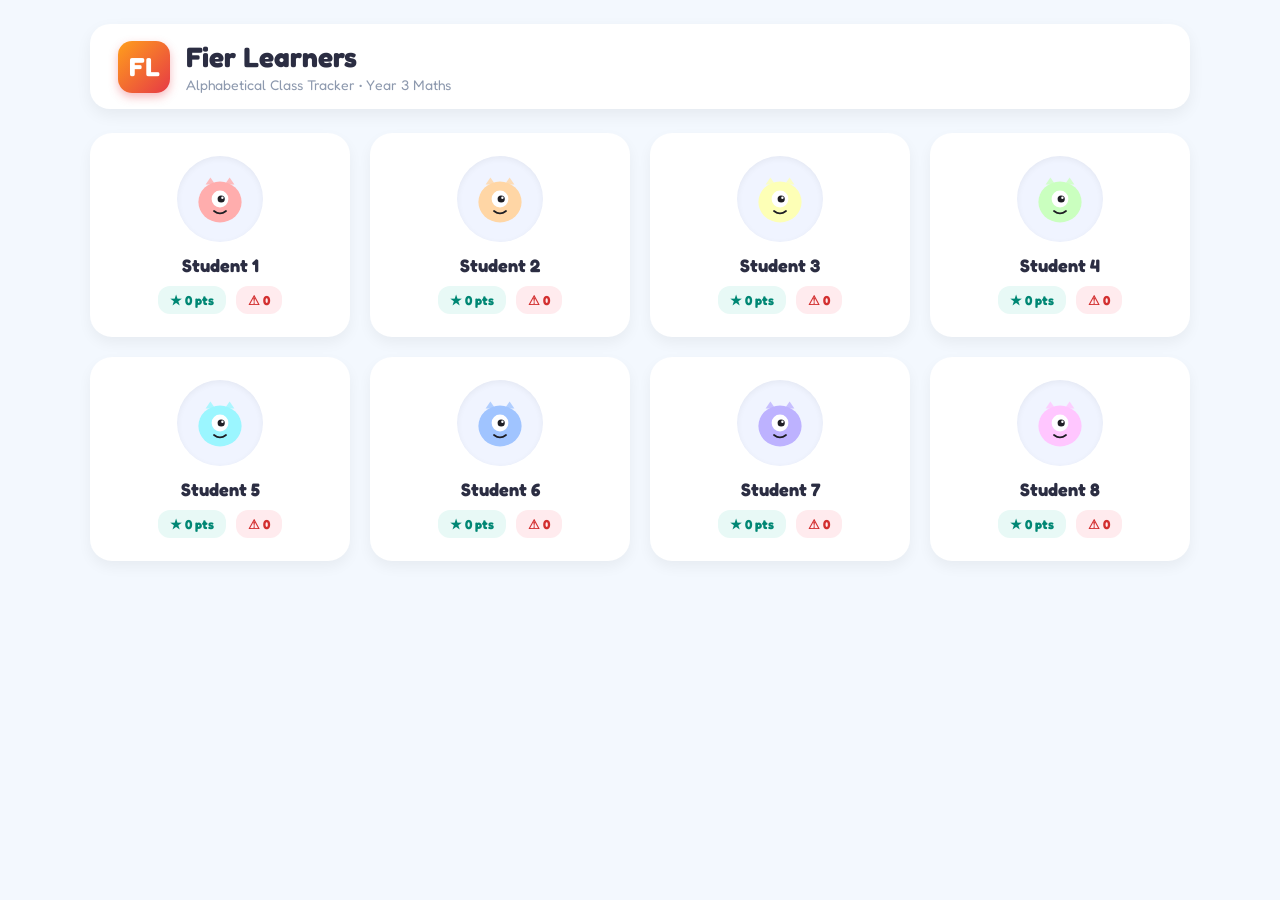
==== index.html @ 1cc391bb "Rename kailani-savannah.html to index.html" ====
<!DOCTYPE html>
<html lang="en">
<head>
  <meta charset="UTF-8">
  <title>Fier Learners</title>
  <meta name="viewport" content="width=device-width, initial-scale=1.0">
  <link rel="preconnect" href="https://fonts.googleapis.com">
  <link rel="preconnect" href="https://fonts.gstatic.com" crossorigin>
  <link href="https://fonts.googleapis.com/css2?family=Fredoka:wght@400;600;700&display=swap" rel="stylesheet">
  <style>
    :root {
      --bg: #f3f8fe;
      --card-bg: #ffffff;
      --primary: #4361ee;
      --accent-green: #2ec4b6;
      --accent-red: #e63946;
      --text: #2b2d42;
      --muted: #8d99ae;
    }

    * {
      box-sizing: border-box;
      font-family: 'Fredoka', cursive, sans-serif;
    }

    body {
      margin: 0;
      padding: 24px;
      background-color: var(--bg);
      color: var(--text);
    }

    header {
      display: flex;
      align-items: center;
      justify-content: space-between;
      max-width: 1100px;
      margin: 0 auto 24px auto;
      background: #ffffff;
      padding: 16px 28px;
      border-radius: 20px;
      box-shadow: 0 6px 16px rgba(0, 0, 0, 0.06);
    }

    .logo-area {
      display: flex;
      align-items: center;
      gap: 16px;
    }

    .badge-icon {
      width: 52px;
      height: 52px;
      background: linear-gradient(135deg, #ff9f1c, #e63946);
      border-radius: 14px;
      display: flex;
      align-items: center;
      justify-content: center;
      font-size: 26px;
      font-weight: 700;
      color: #fff;
      box-shadow: 0 4px 10px rgba(230, 57, 70, 0.35);
    }

    h1 {
      margin: 0;
      font-size: 28px;
      color: var(--text);
    }

    .subtitle {
      font-size: 14px;
      color: var(--muted);
      margin-top: 2px;
    }

    .grid {
      display: grid;
      grid-template-columns: repeat(auto-fill, minmax(210px, 1fr));
      gap: 20px;
      max-width: 1100px;
      margin: 0 auto;
    }

    .card {
      background: var(--card-bg);
      border-radius: 22px;
      padding: 20px 16px;
      text-align: center;
      box-shadow: 0 6px 14px rgba(0, 0, 0, 0.05);
      transition: transform 0.15s ease, box-shadow 0.15s ease;
      cursor: pointer;
      display: flex;
      flex-direction: column;
      align-items: center;
      border: 3px solid transparent;
    }

    .card:hover {
      transform: translateY(-4px);
      box-shadow: 0 10px 20px rgba(67, 97, 238, 0.12);
      border-color: #dbe4ff;
    }

    .avatar-wrap {
      width: 86px;
      height: 86px;
      border-radius: 50%;
      background: #f0f4ff;
      display: flex;
      align-items: center;
      justify-content: center;
      margin-bottom: 12px;
      box-shadow: inset 0 2px 6px rgba(0, 0, 0, 0.05);
    }

    .name {
      font-size: 18px;
      font-weight: 700;
      margin-bottom: 10px;
    }

    .stats {
      display: flex;
      gap: 10px;
      width: 100%;
      justify-content: center;
    }

    .pill {
      padding: 6px 12px;
      border-radius: 12px;
      font-size: 13px;
      font-weight: 700;
      display: flex;
      align-items: center;
      gap: 4px;
    }

    .pill-points {
      background: #e8f9f6;
      color: #008774;
    }

    .pill-warnings {
      background: #ffebee;
      color: #d32f2f;
    }

    /* Quiz Modal */
    .modal-overlay {
      position: fixed;
      inset: 0;
      background: rgba(43, 45, 66, 0.55);
      backdrop-filter: blur(4px);
      display: none;
      align-items: center;
      justify-content: center;
      z-index: 1000;
      padding: 16px;
    }

    .modal-overlay.active {
      display: flex;
    }

    .modal-box {
      background: #ffffff;
      border-radius: 28px;
      width: 100%;
      max-width: 440px;
      padding: 28px;
      text-align: center;
      box-shadow: 0 18px 36px rgba(0, 0, 0, 0.2);
      animation: pop 0.2s cubic-bezier(0.175, 0.885, 0.32, 1.275);
    }

    @keyframes pop {
      from { transform: scale(0.9); opacity: 0; }
      to { transform: scale(1); opacity: 1; }
    }

    .equation {
      font-size: 40px;
      font-weight: 700;
      color: var(--primary);
      margin: 18px 0;
      letter-spacing: 1px;
    }

    .input-field {
      width: 140px;
      font-size: 32px;
      text-align: center;
      padding: 8px 12px;
      border: 3px solid #dcdff2;
      border-radius: 14px;
      font-weight: 700;
      outline: none;
      transition: border-color 0.15s;
    }

    .input-field:focus {
      border-color: var(--primary);
    }

    .actions {
      display: flex;
      gap: 12px;
      margin-top: 24px;
    }

    button {
      flex: 1;
      padding: 14px;
      font-size: 16px;
      font-weight: 700;
      border: none;
      border-radius: 14px;
      cursor: pointer;
      transition: opacity 0.15s ease, transform 0.1s ease;
    }

    button:active {
      transform: scale(0.97);
    }

    .btn-submit {
      background: var(--primary);
      color: #fff;
      box-shadow: 0 4px 10px rgba(67, 97, 238, 0.3);
    }

    .btn-cancel {
      background: #edeff5;
      color: #6c757d;
    }

    .feedback {
      min-height: 24px;
      font-size: 15px;
      font-weight: 700;
      margin-top: 14px;
    }

    .feedback.good { color: var(--accent-green); }
    .feedback.bad { color: var(--accent-red); }
  </style>
</head>
<body>

  <header>
    <div class="logo-area">
      <div class="badge-icon">FL</div>
      <div>
        <h1>Fier Learners</h1>
        <div class="subtitle">Alphabetical Class Tracker &bull; Year 3 Maths</div>
      </div>
    </div>
  </header>

  <main class="grid" id="studentGrid"></main>

  <div class="modal-overlay" id="quizModal">
    <div class="modal-box">
      <h2 id="modalStudentName" style="margin: 0; font-size: 24px;"></h2>
      <p style="color: var(--muted); margin: 6px 0 0 0;">Solve the equation for +2 points!</p>
      
      <div class="equation" id="mathProblem">10 + 10 = ?</div>

      <input type="number" id="answerInput" class="input-field" placeholder="?" autocomplete="off">

      <div class="actions">
        <button class="btn-cancel" onclick="closeModal()">Back</button>
        <button class="btn-submit" onclick="checkAnswer()">Submit</button>
      </div>

      <div class="feedback" id="feedbackText"></div>
    </div>
  </div>

  <script>
    // Alphabetical student list
    const students = [
      { id: 1, name: "Student 1", points: 0, warnings: 0, color: "#ffadad" },
      { id: 2, name: "Student 2", points: 0, warnings: 0, color: "#ffd6a5" },
      { id: 3, name: "Student 3", points: 0, warnings: 0, color: "#fdffb6" },
      { id: 4, name: "Student 4", points: 0, warnings: 0, color: "#caffbf" },
      { id: 5, name: "Student 5", points: 0, warnings: 0, color: "#9bf6ff" },
      { id: 6, name: "Student 6", points: 0, warnings: 0, color: "#a0c4ff" },
      { id: 7, name: "Student 7", points: 0, warnings: 0, color: "#bdb2ff" },
      { id: 8, name: "Student 8", points: 0, warnings: 0, color: "#ffc6ff" }
    ];

    let activeStudent = null;
    let currentA = 0;
    let currentB = 0;

    // Generates a simple SVG Dojo-like monster
    function renderMonster(color) {
      return `
        <svg width="60" height="60" viewBox="0 0 100 100">
          <ellipse cx="50" cy="55" rx="36" ry="34" fill="${color}" />
          <!-- Horns/Ears -->
          <polygon points="26,26 34,14 42,26" fill="${color}" opacity="0.8" />
          <polygon points="58,26 66,14 74,26" fill="${color}" opacity="0.8" />
          <!-- Big Eye -->
          <circle cx="50" cy="50" r="14" fill="#ffffff" />
          <circle cx="52" cy="50" r="6" fill="#1e1e24" />
          <circle cx="54" cy="48" r="2" fill="#ffffff" />
          <!-- Smile -->
          <path d="M 40 70 Q 50 78 60 70" stroke="#1e1e24" stroke-width="3" fill="none" stroke-linecap="round" />
        </svg>
      `;
    }

    function renderGrid() {
      const grid = document.getElementById('studentGrid');
      grid.innerHTML = '';

      students.forEach(student => {
        const card = document.createElement('div');
        card.className = 'card';
        card.onclick = () => openQuiz(student);

        card.innerHTML = `
          <div class="avatar-wrap">${renderMonster(student.color)}</div>
          <div class="name">${student.name}</div>
          <div class="stats">
            <span class="pill pill-points">&#9733; ${student.points} pts</span>
            <span class="pill pill-warnings">&#9888; ${student.warnings}</span>
          </div>
        `;
        grid.appendChild(card);
      });
    }

    function openQuiz(student) {
      activeStudent = student;
      document.getElementById('modalStudentName').textContent = student.name;
      document.getElementById('feedbackText').textContent = '';
      document.getElementById('answerInput').value = '';

      // Random Year 3 friendly addition (multiples of 10 or 2-digit sums)
      currentA = (Math.floor(Math.random() * 4) + 1) * 10; // 10, 20, 30, 40
      currentB = Math.floor(Math.random() * 30) + 10;      // 10 to 39

      document.getElementById('mathProblem').textContent = `${currentA} + ${currentB} = ?`;
      document.getElementById('quizModal').classList.add('active');

      setTimeout(() => {
        document.getElementById('answerInput').focus();
      }, 100);
    }

    function closeModal() {
      document.getElementById('quizModal').classList.remove('active');
    }

    function checkAnswer() {
      const val = parseInt(document.getElementById('answerInput').value, 10);
      const fb = document.getElementById('feedbackText');
      const correct = currentA + currentB;

      if (isNaN(val)) return;

      if (val === correct) {
        activeStudent.points += 2;
        fb.className = 'feedback good';
        fb.textContent = 'Correct! +2 points earned!';
        renderGrid();
        setTimeout(closeModal, 900);
      } else {
        activeStudent.warnings += 1;
        fb.className = 'feedback bad';
        fb.textContent = `Incorrect (Answer was ${correct}). Warning added!`;
        renderGrid();
        setTimeout(closeModal, 1400);
      }
    }

    // Enter key submits answer
    document.getElementById('answerInput').addEventListener('keyup', (e) => {
      if (e.key === 'Enter') checkAnswer();
    });

    renderGrid();
  </script>
</body>
</html>
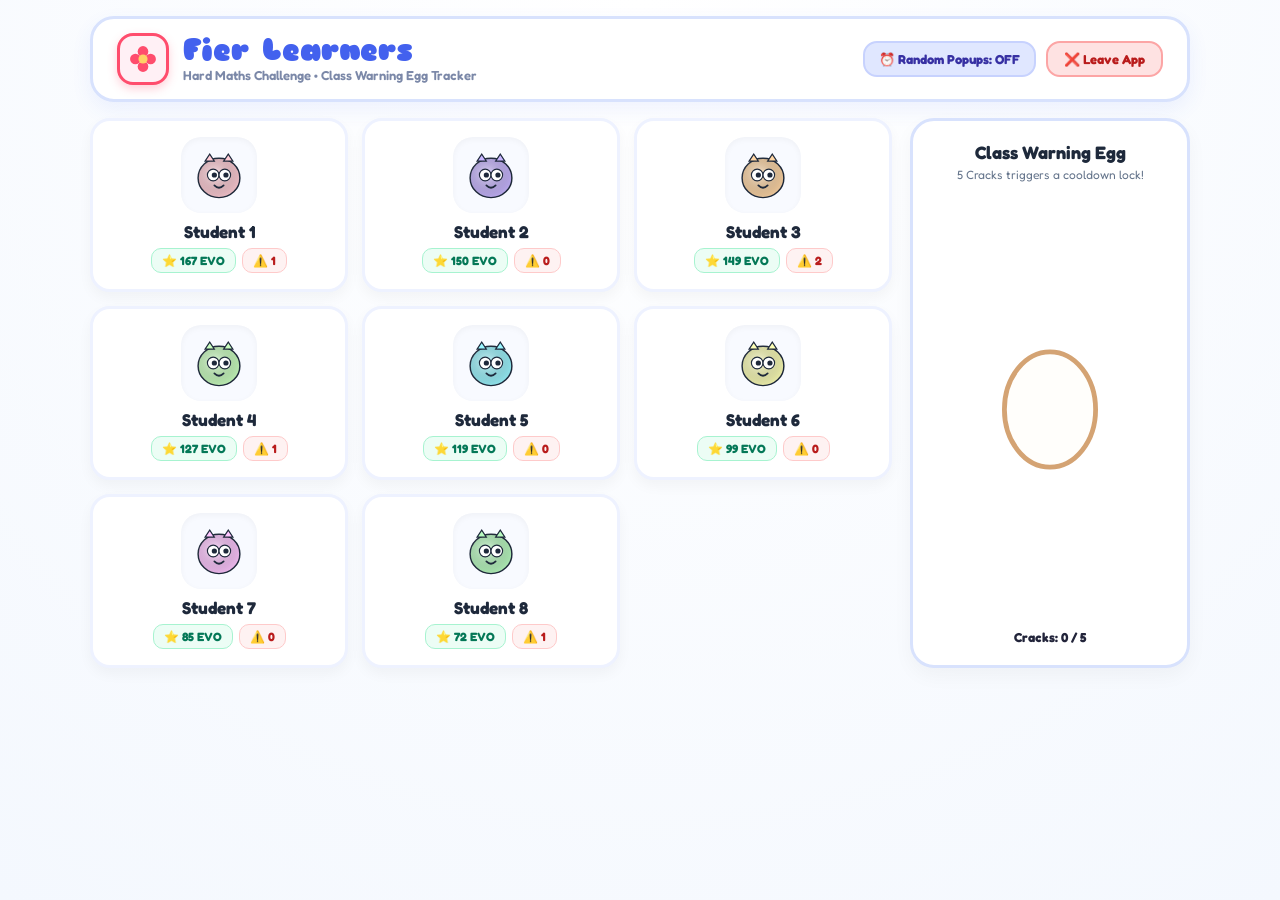
==== commit cd81312d: "Add files via upload" ====
--- a/index.html
+++ b/index.html
@@ -1,390 +1,653 @@
-<!DOCTYPE html>
-<html lang="en">
-<head>
-  <meta charset="UTF-8">
-  <title>Fier Learners</title>
-  <meta name="viewport" content="width=device-width, initial-scale=1.0">
-  <link rel="preconnect" href="https://fonts.googleapis.com">
-  <link rel="preconnect" href="https://fonts.gstatic.com" crossorigin>
-  <link href="https://fonts.googleapis.com/css2?family=Fredoka:wght@400;600;700&display=swap" rel="stylesheet">
-  <style>
-    :root {
-      --bg: #f3f8fe;
-      --card-bg: #ffffff;
-      --primary: #4361ee;
-      --accent-green: #2ec4b6;
-      --accent-red: #e63946;
-      --text: #2b2d42;
-      --muted: #8d99ae;
-    }
-
-    * {
-      box-sizing: border-box;
-      font-family: 'Fredoka', cursive, sans-serif;
-    }
-
-    body {
-      margin: 0;
-      padding: 24px;
-      background-color: var(--bg);
-      color: var(--text);
-    }
-
-    header {
-      display: flex;
-      align-items: center;
-      justify-content: space-between;
-      max-width: 1100px;
-      margin: 0 auto 24px auto;
-      background: #ffffff;
-      padding: 16px 28px;
-      border-radius: 20px;
-      box-shadow: 0 6px 16px rgba(0, 0, 0, 0.06);
-    }
-
-    .logo-area {
-      display: flex;
-      align-items: center;
-      gap: 16px;
-    }
-
-    .badge-icon {
-      width: 52px;
-      height: 52px;
-      background: linear-gradient(135deg, #ff9f1c, #e63946);
-      border-radius: 14px;
-      display: flex;
-      align-items: center;
-      justify-content: center;
-      font-size: 26px;
-      font-weight: 700;
-      color: #fff;
-      box-shadow: 0 4px 10px rgba(230, 57, 70, 0.35);
-    }
-
-    h1 {
-      margin: 0;
-      font-size: 28px;
-      color: var(--text);
-    }
-
-    .subtitle {
-      font-size: 14px;
-      color: var(--muted);
-      margin-top: 2px;
-    }
-
-    .grid {
-      display: grid;
-      grid-template-columns: repeat(auto-fill, minmax(210px, 1fr));
-      gap: 20px;
-      max-width: 1100px;
-      margin: 0 auto;
-    }
-
-    .card {
-      background: var(--card-bg);
-      border-radius: 22px;
-      padding: 20px 16px;
-      text-align: center;
-      box-shadow: 0 6px 14px rgba(0, 0, 0, 0.05);
-      transition: transform 0.15s ease, box-shadow 0.15s ease;
-      cursor: pointer;
-      display: flex;
-      flex-direction: column;
-      align-items: center;
-      border: 3px solid transparent;
-    }
-
-    .card:hover {
-      transform: translateY(-4px);
-      box-shadow: 0 10px 20px rgba(67, 97, 238, 0.12);
-      border-color: #dbe4ff;
-    }
-
-    .avatar-wrap {
-      width: 86px;
-      height: 86px;
-      border-radius: 50%;
-      background: #f0f4ff;
-      display: flex;
-      align-items: center;
-      justify-content: center;
-      margin-bottom: 12px;
-      box-shadow: inset 0 2px 6px rgba(0, 0, 0, 0.05);
-    }
-
-    .name {
-      font-size: 18px;
-      font-weight: 700;
-      margin-bottom: 10px;
-    }
-
-    .stats {
-      display: flex;
-      gap: 10px;
-      width: 100%;
-      justify-content: center;
-    }
-
-    .pill {
-      padding: 6px 12px;
-      border-radius: 12px;
-      font-size: 13px;
-      font-weight: 700;
-      display: flex;
-      align-items: center;
-      gap: 4px;
-    }
-
-    .pill-points {
-      background: #e8f9f6;
-      color: #008774;
-    }
-
-    .pill-warnings {
-      background: #ffebee;
-      color: #d32f2f;
-    }
-
-    /* Quiz Modal */
-    .modal-overlay {
-      position: fixed;
-      inset: 0;
-      background: rgba(43, 45, 66, 0.55);
-      backdrop-filter: blur(4px);
-      display: none;
-      align-items: center;
-      justify-content: center;
-      z-index: 1000;
-      padding: 16px;
-    }
-
-    .modal-overlay.active {
-      display: flex;
-    }
-
-    .modal-box {
-      background: #ffffff;
-      border-radius: 28px;
-      width: 100%;
-      max-width: 440px;
-      padding: 28px;
-      text-align: center;
-      box-shadow: 0 18px 36px rgba(0, 0, 0, 0.2);
-      animation: pop 0.2s cubic-bezier(0.175, 0.885, 0.32, 1.275);
-    }
-
-    @keyframes pop {
-      from { transform: scale(0.9); opacity: 0; }
-      to { transform: scale(1); opacity: 1; }
-    }
-
-    .equation {
-      font-size: 40px;
-      font-weight: 700;
-      color: var(--primary);
-      margin: 18px 0;
-      letter-spacing: 1px;
-    }
-
-    .input-field {
-      width: 140px;
-      font-size: 32px;
-      text-align: center;
-      padding: 8px 12px;
-      border: 3px solid #dcdff2;
-      border-radius: 14px;
-      font-weight: 700;
-      outline: none;
-      transition: border-color 0.15s;
-    }
-
-    .input-field:focus {
-      border-color: var(--primary);
-    }
-
-    .actions {
-      display: flex;
-      gap: 12px;
-      margin-top: 24px;
-    }
-
-    button {
-      flex: 1;
-      padding: 14px;
-      font-size: 16px;
-      font-weight: 700;
-      border: none;
-      border-radius: 14px;
-      cursor: pointer;
-      transition: opacity 0.15s ease, transform 0.1s ease;
-    }
-
-    button:active {
-      transform: scale(0.97);
-    }
-
-    .btn-submit {
-      background: var(--primary);
-      color: #fff;
-      box-shadow: 0 4px 10px rgba(67, 97, 238, 0.3);
-    }
-
-    .btn-cancel {
-      background: #edeff5;
-      color: #6c757d;
-    }
-
-    .feedback {
-      min-height: 24px;
-      font-size: 15px;
-      font-weight: 700;
-      margin-top: 14px;
-    }
-
-    .feedback.good { color: var(--accent-green); }
-    .feedback.bad { color: var(--accent-red); }
-  </style>
-</head>
-<body>
-
-  <header>
-    <div class="logo-area">
-      <div class="badge-icon">FL</div>
-      <div>
-        <h1>Fier Learners</h1>
-        <div class="subtitle">Alphabetical Class Tracker &bull; Year 3 Maths</div>
-      </div>
-    </div>
-  </header>
-
-  <main class="grid" id="studentGrid"></main>
-
-  <div class="modal-overlay" id="quizModal">
-    <div class="modal-box">
-      <h2 id="modalStudentName" style="margin: 0; font-size: 24px;"></h2>
-      <p style="color: var(--muted); margin: 6px 0 0 0;">Solve the equation for +2 points!</p>
-      
-      <div class="equation" id="mathProblem">10 + 10 = ?</div>
-
-      <input type="number" id="answerInput" class="input-field" placeholder="?" autocomplete="off">
-
-      <div class="actions">
-        <button class="btn-cancel" onclick="closeModal()">Back</button>
-        <button class="btn-submit" onclick="checkAnswer()">Submit</button>
-      </div>
-
-      <div class="feedback" id="feedbackText"></div>
-    </div>
-  </div>
-
-  <script>
-    // Alphabetical student list
-    const students = [
-      { id: 1, name: "Student 1", points: 0, warnings: 0, color: "#ffadad" },
-      { id: 2, name: "Student 2", points: 0, warnings: 0, color: "#ffd6a5" },
-      { id: 3, name: "Student 3", points: 0, warnings: 0, color: "#fdffb6" },
-      { id: 4, name: "Student 4", points: 0, warnings: 0, color: "#caffbf" },
-      { id: 5, name: "Student 5", points: 0, warnings: 0, color: "#9bf6ff" },
-      { id: 6, name: "Student 6", points: 0, warnings: 0, color: "#a0c4ff" },
-      { id: 7, name: "Student 7", points: 0, warnings: 0, color: "#bdb2ff" },
-      { id: 8, name: "Student 8", points: 0, warnings: 0, color: "#ffc6ff" }
-    ];
-
-    let activeStudent = null;
-    let currentA = 0;
-    let currentB = 0;
-
-    // Generates a simple SVG Dojo-like monster
-    function renderMonster(color) {
-      return `
-        <svg width="60" height="60" viewBox="0 0 100 100">
-          <ellipse cx="50" cy="55" rx="36" ry="34" fill="${color}" />
-          <!-- Horns/Ears -->
-          <polygon points="26,26 34,14 42,26" fill="${color}" opacity="0.8" />
-          <polygon points="58,26 66,14 74,26" fill="${color}" opacity="0.8" />
-          <!-- Big Eye -->
-          <circle cx="50" cy="50" r="14" fill="#ffffff" />
-          <circle cx="52" cy="50" r="6" fill="#1e1e24" />
-          <circle cx="54" cy="48" r="2" fill="#ffffff" />
-          <!-- Smile -->
-          <path d="M 40 70 Q 50 78 60 70" stroke="#1e1e24" stroke-width="3" fill="none" stroke-linecap="round" />
-        </svg>
-      `;
-    }
-
-    function renderGrid() {
-      const grid = document.getElementById('studentGrid');
-      grid.innerHTML = '';
-
-      students.forEach(student => {
-        const card = document.createElement('div');
-        card.className = 'card';
-        card.onclick = () => openQuiz(student);
-
-        card.innerHTML = `
-          <div class="avatar-wrap">${renderMonster(student.color)}</div>
-          <div class="name">${student.name}</div>
-          <div class="stats">
-            <span class="pill pill-points">&#9733; ${student.points} pts</span>
-            <span class="pill pill-warnings">&#9888; ${student.warnings}</span>
-          </div>
-        `;
-        grid.appendChild(card);
-      });
-    }
-
-    function openQuiz(student) {
-      activeStudent = student;
-      document.getElementById('modalStudentName').textContent = student.name;
-      document.getElementById('feedbackText').textContent = '';
-      document.getElementById('answerInput').value = '';
-
-      // Random Year 3 friendly addition (multiples of 10 or 2-digit sums)
-      currentA = (Math.floor(Math.random() * 4) + 1) * 10; // 10, 20, 30, 40
-      currentB = Math.floor(Math.random() * 30) + 10;      // 10 to 39
-
-      document.getElementById('mathProblem').textContent = `${currentA} + ${currentB} = ?`;
-      document.getElementById('quizModal').classList.add('active');
-
-      setTimeout(() => {
-        document.getElementById('answerInput').focus();
-      }, 100);
-    }
-
-    function closeModal() {
-      document.getElementById('quizModal').classList.remove('active');
-    }
-
-    function checkAnswer() {
-      const val = parseInt(document.getElementById('answerInput').value, 10);
-      const fb = document.getElementById('feedbackText');
-      const correct = currentA + currentB;
-
-      if (isNaN(val)) return;
-
-      if (val === correct) {
-        activeStudent.points += 2;
-        fb.className = 'feedback good';
-        fb.textContent = 'Correct! +2 points earned!';
-        renderGrid();
-        setTimeout(closeModal, 900);
-      } else {
-        activeStudent.warnings += 1;
-        fb.className = 'feedback bad';
-        fb.textContent = `Incorrect (Answer was ${correct}). Warning added!`;
-        renderGrid();
-        setTimeout(closeModal, 1400);
-      }
-    }
-
-    // Enter key submits answer
-    document.getElementById('answerInput').addEventListener('keyup', (e) => {
-      if (e.key === 'Enter') checkAnswer();
-    });
-
-    renderGrid();
-  </script>
-</body>
-</html>
+<!DOCTYPE html>
+<html lang="en">
+<head>
+  <meta charset="UTF-8">
+  <title>Fier Learners - Upgraded Edition</title>
+  <meta name="viewport" content="width=device-width, initial-scale=1.0">
+  <link rel="preconnect" href="https://fonts.googleapis.com">
+  <link rel="preconnect" href="https://fonts.gstatic.com" crossorigin>
+  <link href="https://fonts.googleapis.com/css2?family=Fredoka:wght@400;600;700&family=Sniglet:wght@800&display=swap" rel="stylesheet">
+  <style>
+    :root {
+      --bg: #f4f8fe;
+      --card-bg: #ffffff;
+      --primary: #4361ee;
+      --accent-green: #2ec4b6;
+      --accent-red: #e63946;
+      --gold: #ffb703;
+      --text: #22243a;
+      --border-soft: #d8e2fd;
+    }
+
+    * {
+      box-sizing: border-box;
+      font-family: 'Fredoka', cursive, sans-serif;
+      user-select: none;
+    }
+
+    body {
+      margin: 0;
+      padding: 16px;
+      background: radial-gradient(circle at top, #ffffff 0%, var(--bg) 100%);
+      color: var(--text);
+      min-height: 100vh;
+    }
+
+    header {
+      max-width: 1100px;
+      margin: 0 auto 16px auto;
+      background: #ffffff;
+      border-radius: 24px;
+      padding: 14px 24px;
+      display: flex;
+      align-items: center;
+      justify-content: space-between;
+      border: 3px solid var(--border-soft);
+      box-shadow: 0 8px 20px rgba(67, 97, 238, 0.08);
+    }
+
+    .brand-side {
+      display: flex;
+      align-items: center;
+      gap: 14px;
+    }
+
+    /* Hand-drawn flower logo added at top of screen from sketch */
+    .flower-logo {
+      width: 52px;
+      height: 52px;
+      background: #fff0f5;
+      border: 3px solid #ff4d6d;
+      border-radius: 16px;
+      display: flex;
+      align-items: center;
+      justify-content: center;
+      box-shadow: 0 4px 10px rgba(255, 77, 109, 0.25);
+    }
+
+    h1 {
+      margin: 0;
+      font-family: 'Sniglet', cursive;
+      font-size: 30px;
+      color: var(--primary);
+      line-height: 1;
+    }
+
+    .subtitle {
+      font-size: 13px;
+      color: #7b88a8;
+      font-weight: 600;
+      margin-top: 2px;
+    }
+
+    .top-actions {
+      display: flex;
+      align-items: center;
+      gap: 10px;
+    }
+
+    .btn-leave {
+      background: #fee2e2;
+      color: #b91c1c;
+      border: 2px solid #fca5a5;
+      border-radius: 14px;
+      padding: 8px 16px;
+      font-weight: 700;
+      font-size: 13px;
+      cursor: pointer;
+      transition: background 0.15s ease;
+    }
+
+    .btn-leave:hover {
+      background: #fca5a5;
+    }
+
+    .btn-pop-toggle {
+      background: #e0e7ff;
+      color: #3730a3;
+      border: 2px solid #c7d2fe;
+      border-radius: 14px;
+      padding: 8px 14px;
+      font-weight: 700;
+      font-size: 13px;
+      cursor: pointer;
+    }
+
+    .btn-pop-toggle.active {
+      background: #4361ee;
+      color: #fff;
+      border-color: #4361ee;
+    }
+
+    /* Main Grid Layout */
+    .layout-grid {
+      max-width: 1100px;
+      margin: 0 auto;
+      display: grid;
+      grid-template-columns: 1fr 280px;
+      gap: 18px;
+    }
+
+    @media (max-width: 860px) {
+      .layout-grid {
+        grid-template-columns: 1fr;
+      }
+    }
+
+    /* Student Cards Grid */
+    .students-board {
+      display: grid;
+      grid-template-columns: repeat(auto-fill, minmax(210px, 1fr));
+      gap: 14px;
+    }
+
+    .student-card {
+      background: var(--card-bg);
+      border-radius: 20px;
+      padding: 16px;
+      text-align: center;
+      border: 3px solid #eef2ff;
+      box-shadow: 0 6px 14px rgba(0, 0, 0, 0.04);
+      cursor: pointer;
+      display: flex;
+      flex-direction: column;
+      align-items: center;
+      transition: transform 0.15s ease, border-color 0.15s ease;
+      position: relative;
+    }
+
+    .student-card:hover {
+      transform: translateY(-4px);
+      border-color: #c7d2fe;
+      box-shadow: 0 10px 20px rgba(67, 97, 238, 0.12);
+    }
+
+    .avatar-wrapper {
+      width: 76px;
+      height: 76px;
+      border-radius: 20px;
+      background: #f8faff;
+      display: flex;
+      align-items: center;
+      justify-content: center;
+      margin-bottom: 8px;
+      box-shadow: inset 0 2px 6px rgba(0, 0, 0, 0.04);
+    }
+
+    .student-title {
+      font-weight: 700;
+      font-size: 17px;
+      color: #1e293b;
+      margin-bottom: 6px;
+    }
+
+    .stats-row {
+      display: flex;
+      gap: 6px;
+      width: 100%;
+      justify-content: center;
+    }
+
+    .stat-pill {
+      padding: 4px 10px;
+      border-radius: 10px;
+      font-size: 12px;
+      font-weight: 700;
+    }
+
+    .pill-evo {
+      background: #ecfdf5;
+      color: #047857;
+      border: 1px solid #a7f3d0;
+    }
+
+    .pill-warn {
+      background: #fef2f2;
+      color: #b91c1c;
+      border: 1px solid #fecaca;
+    }
+
+    /* Warning Egg Sidebar from bottom right sketch */
+    .sidebar-egg-card {
+      background: #ffffff;
+      border-radius: 24px;
+      padding: 20px;
+      text-align: center;
+      border: 3px solid var(--border-soft);
+      box-shadow: 0 8px 20px rgba(0, 0, 0, 0.04);
+      display: flex;
+      flex-direction: column;
+      align-items: center;
+      justify-content: space-between;
+    }
+
+    .egg-svg-box {
+      width: 130px;
+      height: 160px;
+      margin: 10px 0;
+    }
+
+    .lockout-msg {
+      background: #fef2f2;
+      border: 2px dashed #ef4444;
+      border-radius: 14px;
+      padding: 10px;
+      font-size: 12px;
+      font-weight: 700;
+      color: #991b1b;
+      margin-top: 10px;
+      display: none;
+    }
+
+    .lockout-msg.active {
+      display: block;
+    }
+
+    /* Challenge Popup Modal */
+    .modal-overlay {
+      position: fixed;
+      inset: 0;
+      background: rgba(30, 41, 59, 0.6);
+      backdrop-filter: blur(4px);
+      display: none;
+      align-items: center;
+      justify-content: center;
+      z-index: 1000;
+      padding: 16px;
+    }
+
+    .modal-overlay.active {
+      display: flex;
+    }
+
+    .modal-box {
+      background: #ffffff;
+      border-radius: 28px;
+      width: 100%;
+      max-width: 460px;
+      padding: 26px;
+      text-align: center;
+      border: 4px solid var(--primary);
+      box-shadow: 0 20px 40px rgba(0, 0, 0, 0.2);
+    }
+
+    .difficulty-select {
+      display: flex;
+      justify-content: center;
+      gap: 6px;
+      margin: 12px 0;
+    }
+
+    .chip-btn {
+      background: #f1f5f9;
+      border: 2px solid #cbd5e1;
+      border-radius: 10px;
+      padding: 6px 12px;
+      font-size: 12px;
+      font-weight: 700;
+      cursor: pointer;
+      color: #475569;
+    }
+
+    .chip-btn.active {
+      background: var(--primary);
+      color: #fff;
+      border-color: var(--primary);
+    }
+
+    .math-eq-display {
+      font-size: 38px;
+      font-weight: 800;
+      color: var(--primary);
+      margin: 16px 0;
+      letter-spacing: 1px;
+    }
+
+    .math-input-field {
+      width: 140px;
+      font-size: 32px;
+      text-align: center;
+      padding: 8px;
+      border: 3px solid #cbd5e1;
+      border-radius: 14px;
+      outline: none;
+      font-weight: 800;
+    }
+
+    .math-input-field:focus {
+      border-color: var(--primary);
+    }
+
+    .btn-act-row {
+      display: flex;
+      gap: 10px;
+      margin-top: 18px;
+    }
+
+    .btn-act {
+      flex: 1;
+      padding: 12px;
+      border-radius: 14px;
+      border: none;
+      font-size: 15px;
+      font-weight: 700;
+      cursor: pointer;
+    }
+
+    .btn-submit { background: var(--accent-green); color: #fff; }
+    .btn-back { background: #f1f5f9; color: #475569; }
+
+    .fb-zone {
+      min-height: 24px;
+      font-size: 15px;
+      font-weight: 700;
+      margin-top: 12px;
+    }
+    .fb-zone.good { color: #059669; }
+    .fb-zone.bad { color: #dc2626; }
+  </style>
+</head>
+<body>
+
+  <header>
+    <div class="brand-side">
+      <!-- Hand-drawn Flower Logo added from sketch -->
+      <div class="flower-logo">
+        <svg viewBox="0 0 100 100" width="38" height="38">
+          <circle cx="50" cy="30" r="14" fill="#ff4d6d"/>
+          <circle cx="70" cy="50" r="14" fill="#ff4d6d"/>
+          <circle cx="50" cy="70" r="14" fill="#ff4d6d"/>
+          <circle cx="30" cy="50" r="14" fill="#ff4d6d"/>
+          <circle cx="50" cy="50" r="12" fill="#ffd166"/>
+        </svg>
+      </div>
+      <div>
+        <h1>Fier Learners</h1>
+        <div class="subtitle">Hard Maths Challenge &bull; Class Warning Egg Tracker</div>
+      </div>
+    </div>
+
+    <div class="top-actions">
+      <button class="btn-pop-toggle" id="btnPopToggle" onclick="toggleRandomPopups()">&#9200; Random Popups: OFF</button>
+      <button class="btn-leave" onclick="leaveApp()">&#10060; Leave App</button>
+    </div>
+  </header>
+
+  <div class="layout-grid">
+    <!-- Student Cards Grid -->
+    <main class="students-board" id="studentsBoard"></main>
+
+    <!-- Class Warning Egg Sidebar (From sketch: "if egg cracks locks for 9h") -->
+    <aside class="sidebar-egg-card">
+      <div>
+        <h3 style="margin: 0; font-size: 18px; color: #1e293b;">Class Warning Egg</h3>
+        <p style="font-size: 12px; color: #64748b; margin: 4px 0 10px 0;">5 Cracks triggers a cooldown lock!</p>
+      </div>
+
+      <div class="egg-svg-box" id="eggVisual"></div>
+
+      <div style="font-size: 13px; font-weight: 700;" id="eggStatusText">Cracks: 0 / 5</div>
+
+      <div class="lockout-msg" id="lockoutNotice">
+        🔒 LOCKED FOR 9 HOURS!<br>
+        <span style="font-size:11px; font-weight:500;">Egg fully cracked open!</span><br>
+        <button class="chip-btn" style="margin-top:6px; background:#fff;" onclick="resetEggLock()">Teacher Reset</button>
+      </div>
+    </aside>
+  </div>
+
+  <!-- Maths Challenge Popup Modal -->
+  <div class="modal-overlay" id="quizModal">
+    <div class="modal-box">
+      <h2 id="modalStudentTitle" style="margin:0; font-size:22px; color:#1e293b;"></h2>
+      <p style="color:#64748b; font-size:13px; margin:4px 0 0 0;">Solve correctly for +2 EVO Points!</p>
+
+      <!-- Multi-tier Hard Maths -->
+      <div class="difficulty-select">
+        <button class="chip-btn active" id="diff-multi" onclick="setDiff('multi')">Two-Digit Add &amp; Sub</button>
+        <button class="chip-btn" id="diff-tables" onclick="setDiff('tables')">Times Tables (3-12x)</button>
+        <button class="chip-btn" id="diff-twostep" onclick="setDiff('twostep')">2-Step Equation</button>
+      </div>
+
+      <div class="math-eq-display" id="eqDisplay">45 + 38 = ?</div>
+      <input type="number" id="mathInput" class="math-input-field" autocomplete="off" placeholder="?">
+
+      <div class="btn-act-row">
+        <button class="btn-act btn-back" onclick="closeModal()">Back</button>
+        <button class="btn-act btn-submit" onclick="checkAnswer()">Submit</button>
+      </div>
+
+      <div class="fb-zone" id="fbMessage"></div>
+    </div>
+  </div>
+
+  <script>
+    // Generic Student Roster
+    const students = [
+      { id: 1, name: "Student 1", evo: 167, warnings: 1, color: "#ffccd5" },
+      { id: 2, name: "Student 2", evo: 150, warnings: 0, color: "#c8b6ff" },
+      { id: 3, name: "Student 3", evo: 149, warnings: 2, color: "#ffd6a5" },
+      { id: 4, name: "Student 4", evo: 127, warnings: 1, color: "#caffbf" },
+      { id: 5, name: "Student 5", evo: 119, warnings: 0, color: "#9bf6ff" },
+      { id: 6, name: "Student 6", evo: 99,  warnings: 0, color: "#fdffb6" },
+      { id: 7, name: "Student 7", evo: 85,  warnings: 0, color: "#ffc6ff" },
+      { id: 8, name: "Student 8", evo: 72,  warnings: 1, color: "#b9fbc0" }
+    ];
+
+    let eggCracks = 0;
+    let isEggLocked = false;
+    let randomPopupsEnabled = false;
+    let popupTimer = null;
+    let activeStudent = null;
+    let currentDifficulty = 'multi';
+    let currentAnswer = 0;
+
+    // Upgraded Monster Avatar Renderer
+    function renderMonster(color) {
+      return `
+        <svg width="58" height="58" viewBox="0 0 100 100">
+          <defs>
+            <radialGradient id="grad-${color}" cx="40%" cy="40%" r="60%">
+              <stop offset="0%" stop-color="#ffffff" stop-opacity="0.5"/>
+              <stop offset="100%" stop-color="#000000" stop-opacity="0.1"/>
+            </radialGradient>
+          </defs>
+          <ellipse cx="50" cy="55" rx="36" ry="34" fill="${color}" stroke="#1e293b" stroke-width="2.5"/>
+          <ellipse cx="50" cy="55" rx="36" ry="34" fill="url(#grad-${color})"/>
+          <!-- Horns -->
+          <polygon points="26,26 34,14 42,26" fill="${color}" stroke="#1e293b" stroke-width="2"/>
+          <polygon points="58,26 66,14 74,26" fill="${color}" stroke="#1e293b" stroke-width="2"/>
+          <!-- Eyes -->
+          <circle cx="40" cy="50" r="10" fill="#ffffff" stroke="#1e293b" stroke-width="2"/>
+          <circle cx="42" cy="50" r="4.5" fill="#1e293b"/>
+          <circle cx="60" cy="50" r="10" fill="#ffffff" stroke="#1e293b" stroke-width="2"/>
+          <circle cx="62" cy="50" r="4.5" fill="#1e293b"/>
+          <!-- Smile -->
+          <path d="M 42 68 Q 50 76 58 68" stroke="#1e293b" stroke-width="3" fill="none" stroke-linecap="round"/>
+        </svg>
+      `;
+    }
+
+    function renderBoard() {
+      const board = document.getElementById('studentsBoard');
+      board.innerHTML = '';
+
+      students.forEach(s => {
+        const card = document.createElement('div');
+        card.className = 'student-card';
+        card.onclick = () => openMathModal(s);
+
+        card.innerHTML = `
+          <div class="avatar-wrapper">${renderMonster(s.color)}</div>
+          <div class="student-title">${s.name}</div>
+          <div class="stats-row">
+            <span class="stat-pill pill-evo">⭐ ${s.evo} EVO</span>
+            <span class="stat-pill pill-warn">⚠️ ${s.warnings}</span>
+          </div>
+        `;
+        board.appendChild(card);
+      });
+    }
+
+    function renderEgg() {
+      const wrap = document.getElementById('eggVisual');
+      let crackLines = '';
+      if (eggCracks >= 1) crackLines += `<path d="M 50 35 L 42 50 L 52 62" stroke="#dc2626" stroke-width="3" fill="none"/>`;
+      if (eggCracks >= 2) crackLines += `<path d="M 52 62 L 44 76 L 56 88" stroke="#dc2626" stroke-width="3" fill="none"/>`;
+      if (eggCracks >= 3) crackLines += `<path d="M 42 50 L 26 56" stroke="#dc2626" stroke-width="3" fill="none"/>`;
+      if (eggCracks >= 4) crackLines += `<path d="M 52 62 L 74 68" stroke="#dc2626" stroke-width="3" fill="none"/>`;
+
+      let eggContent = `
+        <ellipse cx="50" cy="65" rx="38" ry="48" fill="#fffefb" stroke="#d4a373" stroke-width="4"/>
+        ${crackLines}
+      `;
+
+      if (eggCracks >= 5) {
+        // Fully cracked egg from the sketch
+        eggContent = `
+          <path d="M 16 65 Q 16 110 50 110 Q 84 110 84 65 L 70 65 L 60 75 L 50 65 L 40 75 L 30 65 Z" fill="#fffefb" stroke="#d4a373" stroke-width="3"/>
+          <path d="M 22 55 Q 50 8 78 55 L 65 48 L 50 58 L 35 48 Z" fill="#fffefb" stroke="#d4a373" stroke-width="3"/>
+          <ellipse cx="50" cy="85" rx="16" ry="12" fill="#ffd166"/>
+        `;
+      }
+
+      wrap.innerHTML = `<svg viewBox="0 0 100 120" width="120" height="145">${eggContent}</svg>`;
+      document.getElementById('eggStatusText').textContent = `Cracks: ${eggCracks} / 5 ${eggCracks >= 5 ? '(CRACKED!)' : ''}`;
+
+      const notice = document.getElementById('lockoutNotice');
+      if (eggCracks >= 5) {
+        isEggLocked = true;
+        notice.classList.add('active');
+      } else {
+        isEggLocked = false;
+        notice.classList.remove('active');
+      }
+    }
+
+    function resetEggLock() {
+      eggCracks = 0;
+      renderEgg();
+    }
+
+    function openMathModal(student) {
+      if (isEggLocked) {
+        alert("🔒 The Class Warning Egg is cracked and locked! Use the Teacher Reset to continue.");
+        return;
+      }
+      activeStudent = student;
+      document.getElementById('modalStudentTitle').textContent = `${student.name}'s Challenge`;
+      document.getElementById('fbMessage').textContent = '';
+      document.getElementById('mathInput').value = '';
+      generateHardMath();
+      document.getElementById('quizModal').classList.add('active');
+      setTimeout(() => document.getElementById('mathInput').focus(), 80);
+    }
+
+    function closeModal() {
+      document.getElementById('quizModal').classList.remove('active');
+    }
+
+    function setDiff(diff) {
+      currentDifficulty = diff;
+      document.getElementById('diff-multi').classList.toggle('active', diff === 'multi');
+      document.getElementById('diff-tables').classList.toggle('active', diff === 'tables');
+      document.getElementById('diff-twostep').classList.toggle('active', diff === 'twostep');
+      generateHardMath();
+    }
+
+    function generateHardMath() {
+      if (currentDifficulty === 'multi') {
+        const isSub = Math.random() > 0.5;
+        if (isSub) {
+          const a = Math.floor(Math.random() * 60) + 40;
+          const b = Math.floor(Math.random() * 35) + 15;
+          currentAnswer = a - b;
+          document.getElementById('eqDisplay').textContent = `${a} - ${b} = ?`;
+        } else {
+          const a = Math.floor(Math.random() * 50) + 25;
+          const b = Math.floor(Math.random() * 45) + 20;
+          currentAnswer = a + b;
+          document.getElementById('eqDisplay').textContent = `${a} + ${b} = ?`;
+        }
+      } else if (currentDifficulty === 'tables') {
+        const tables = [3, 4, 6, 7, 8, 9, 12];
+        const a = tables[Math.floor(Math.random() * tables.length)];
+        const b = Math.floor(Math.random() * 8) + 3;
+        currentAnswer = a * b;
+        document.getElementById('eqDisplay').textContent = `${a} × ${b} = ?`;
+      } else { // 2-step equation
+        const a = Math.floor(Math.random() * 30) + 10;
+        const b = Math.floor(Math.random() * 20) + 10;
+        const c = Math.floor(Math.random() * 15) + 5;
+        currentAnswer = a + b - c;
+        document.getElementById('eqDisplay').textContent = `${a} + ${b} - ${c} = ?`;
+      }
+    }
+
+    function checkAnswer() {
+      const val = parseInt(document.getElementById('mathInput').value, 10);
+      const fb = document.getElementById('fbMessage');
+      if (isNaN(val)) return;
+
+      if (val === currentAnswer) {
+        activeStudent.evo += 2;
+        fb.className = 'fb-zone good';
+        fb.textContent = '🌟 Correct! +2 EVO Points added!';
+        renderBoard();
+        setTimeout(closeModal, 900);
+      } else {
+        // As requested: do not show the answer, only add warning & crack
+        activeStudent.warnings += 1;
+        if (eggCracks < 5) eggCracks++;
+        renderEgg();
+        renderBoard();
+
+        fb.className = 'fb-zone bad';
+        fb.textContent = '❌ Incorrect! +1 crack added to the Warning Egg!';
+        setTimeout(closeModal, 1400);
+      }
+    }
+
+    // Surprise Pop Up Maths
+    function toggleRandomPopups() {
+      randomPopupsEnabled = !randomPopupsEnabled;
+      const btn = document.getElementById('btnPopToggle');
+      btn.classList.toggle('active', randomPopupsEnabled);
+      btn.textContent = randomPopupsEnabled ? '⏱️ Random Popups: ON' : '⏱️ Random Popups: OFF';
+
+      if (randomPopupsEnabled) {
+        scheduleNextPopup();
+      } else {
+        clearTimeout(popupTimer);
+      }
+    }
+
+    function scheduleNextPopup() {
+      if (!randomPopupsEnabled) return;
+      // Triggers between 30 and 60 seconds
+      const delay = (Math.floor(Math.random() * 30) + 30) * 1000;
+      popupTimer = setTimeout(() => {
+        if (randomPopupsEnabled && !document.getElementById('quizModal').classList.contains('active')) {
+          const randStudent = students[Math.floor(Math.random() * students.length)];
+          openMathModal(randStudent);
+        }
+        scheduleNextPopup();
+      }, delay);
+    }
+
+    // Leave Button: As drawn in their plan
+    function leaveApp() {
+      if (confirm("Are you sure you want to leave Fier Learners?")) {
+        alert("Session saved! You may close the browser tab.");
+      }
+    }
+
+    document.getElementById('mathInput').addEventListener('keyup', (e) => {
+      if (e.key === 'Enter') checkAnswer();
+    });
+
+    renderBoard();
+    renderEgg();
+  </script>
+</body>
+</html>
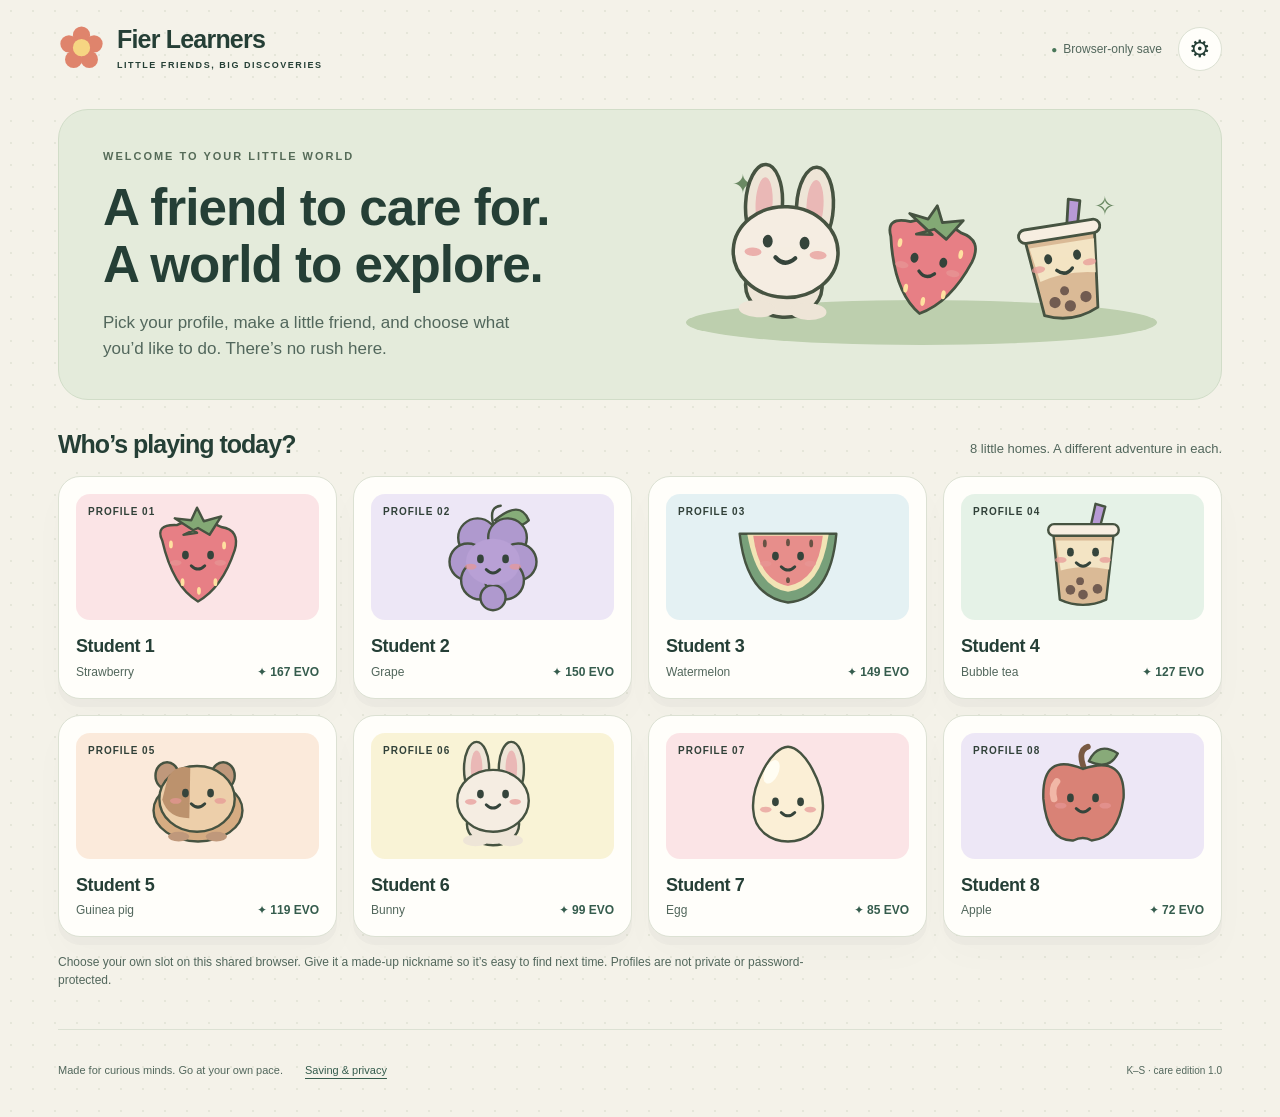
==== commit 969da630: "Build gentle Fier Learners avatar-care game with browser-local progress" ====
--- a/index.html
+++ b/index.html
@@ -1,653 +1,39 @@
 <!DOCTYPE html>
 <html lang="en">
 <head>
-  <meta charset="UTF-8">
-  <title>Fier Learners - Upgraded Edition</title>
-  <meta name="viewport" content="width=device-width, initial-scale=1.0">
-  <link rel="preconnect" href="https://fonts.googleapis.com">
-  <link rel="preconnect" href="https://fonts.gstatic.com" crossorigin>
-  <link href="https://fonts.googleapis.com/css2?family=Fredoka:wght@400;600;700&family=Sniglet:wght@800&display=swap" rel="stylesheet">
-  <style>
-    :root {
-      --bg: #f4f8fe;
-      --card-bg: #ffffff;
-      --primary: #4361ee;
-      --accent-green: #2ec4b6;
-      --accent-red: #e63946;
-      --gold: #ffb703;
-      --text: #22243a;
-      --border-soft: #d8e2fd;
-    }
-
-    * {
-      box-sizing: border-box;
-      font-family: 'Fredoka', cursive, sans-serif;
-      user-select: none;
-    }
-
-    body {
-      margin: 0;
-      padding: 16px;
-      background: radial-gradient(circle at top, #ffffff 0%, var(--bg) 100%);
-      color: var(--text);
-      min-height: 100vh;
-    }
-
-    header {
-      max-width: 1100px;
-      margin: 0 auto 16px auto;
-      background: #ffffff;
-      border-radius: 24px;
-      padding: 14px 24px;
-      display: flex;
-      align-items: center;
-      justify-content: space-between;
-      border: 3px solid var(--border-soft);
-      box-shadow: 0 8px 20px rgba(67, 97, 238, 0.08);
-    }
-
-    .brand-side {
-      display: flex;
-      align-items: center;
-      gap: 14px;
-    }
-
-    /* Hand-drawn flower logo added at top of screen from sketch */
-    .flower-logo {
-      width: 52px;
-      height: 52px;
-      background: #fff0f5;
-      border: 3px solid #ff4d6d;
-      border-radius: 16px;
-      display: flex;
-      align-items: center;
-      justify-content: center;
-      box-shadow: 0 4px 10px rgba(255, 77, 109, 0.25);
-    }
-
-    h1 {
-      margin: 0;
-      font-family: 'Sniglet', cursive;
-      font-size: 30px;
-      color: var(--primary);
-      line-height: 1;
-    }
-
-    .subtitle {
-      font-size: 13px;
-      color: #7b88a8;
-      font-weight: 600;
-      margin-top: 2px;
-    }
-
-    .top-actions {
-      display: flex;
-      align-items: center;
-      gap: 10px;
-    }
-
-    .btn-leave {
-      background: #fee2e2;
-      color: #b91c1c;
-      border: 2px solid #fca5a5;
-      border-radius: 14px;
-      padding: 8px 16px;
-      font-weight: 700;
-      font-size: 13px;
-      cursor: pointer;
-      transition: background 0.15s ease;
-    }
-
-    .btn-leave:hover {
-      background: #fca5a5;
-    }
-
-    .btn-pop-toggle {
-      background: #e0e7ff;
-      color: #3730a3;
-      border: 2px solid #c7d2fe;
-      border-radius: 14px;
-      padding: 8px 14px;
-      font-weight: 700;
-      font-size: 13px;
-      cursor: pointer;
-    }
-
-    .btn-pop-toggle.active {
-      background: #4361ee;
-      color: #fff;
-      border-color: #4361ee;
-    }
-
-    /* Main Grid Layout */
-    .layout-grid {
-      max-width: 1100px;
-      margin: 0 auto;
-      display: grid;
-      grid-template-columns: 1fr 280px;
-      gap: 18px;
-    }
-
-    @media (max-width: 860px) {
-      .layout-grid {
-        grid-template-columns: 1fr;
-      }
-    }
-
-    /* Student Cards Grid */
-    .students-board {
-      display: grid;
-      grid-template-columns: repeat(auto-fill, minmax(210px, 1fr));
-      gap: 14px;
-    }
-
-    .student-card {
-      background: var(--card-bg);
-      border-radius: 20px;
-      padding: 16px;
-      text-align: center;
-      border: 3px solid #eef2ff;
-      box-shadow: 0 6px 14px rgba(0, 0, 0, 0.04);
-      cursor: pointer;
-      display: flex;
-      flex-direction: column;
-      align-items: center;
-      transition: transform 0.15s ease, border-color 0.15s ease;
-      position: relative;
-    }
-
-    .student-card:hover {
-      transform: translateY(-4px);
-      border-color: #c7d2fe;
-      box-shadow: 0 10px 20px rgba(67, 97, 238, 0.12);
-    }
-
-    .avatar-wrapper {
-      width: 76px;
-      height: 76px;
-      border-radius: 20px;
-      background: #f8faff;
-      display: flex;
-      align-items: center;
-      justify-content: center;
-      margin-bottom: 8px;
-      box-shadow: inset 0 2px 6px rgba(0, 0, 0, 0.04);
-    }
-
-    .student-title {
-      font-weight: 700;
-      font-size: 17px;
-      color: #1e293b;
-      margin-bottom: 6px;
-    }
-
-    .stats-row {
-      display: flex;
-      gap: 6px;
-      width: 100%;
-      justify-content: center;
-    }
-
-    .stat-pill {
-      padding: 4px 10px;
-      border-radius: 10px;
-      font-size: 12px;
-      font-weight: 700;
-    }
-
-    .pill-evo {
-      background: #ecfdf5;
-      color: #047857;
-      border: 1px solid #a7f3d0;
-    }
-
-    .pill-warn {
-      background: #fef2f2;
-      color: #b91c1c;
-      border: 1px solid #fecaca;
-    }
-
-    /* Warning Egg Sidebar from bottom right sketch */
-    .sidebar-egg-card {
-      background: #ffffff;
-      border-radius: 24px;
-      padding: 20px;
-      text-align: center;
-      border: 3px solid var(--border-soft);
-      box-shadow: 0 8px 20px rgba(0, 0, 0, 0.04);
-      display: flex;
-      flex-direction: column;
-      align-items: center;
-      justify-content: space-between;
-    }
-
-    .egg-svg-box {
-      width: 130px;
-      height: 160px;
-      margin: 10px 0;
-    }
-
-    .lockout-msg {
-      background: #fef2f2;
-      border: 2px dashed #ef4444;
-      border-radius: 14px;
-      padding: 10px;
-      font-size: 12px;
-      font-weight: 700;
-      color: #991b1b;
-      margin-top: 10px;
-      display: none;
-    }
-
-    .lockout-msg.active {
-      display: block;
-    }
-
-    /* Challenge Popup Modal */
-    .modal-overlay {
-      position: fixed;
-      inset: 0;
-      background: rgba(30, 41, 59, 0.6);
-      backdrop-filter: blur(4px);
-      display: none;
-      align-items: center;
-      justify-content: center;
-      z-index: 1000;
-      padding: 16px;
-    }
-
-    .modal-overlay.active {
-      display: flex;
-    }
-
-    .modal-box {
-      background: #ffffff;
-      border-radius: 28px;
-      width: 100%;
-      max-width: 460px;
-      padding: 26px;
-      text-align: center;
-      border: 4px solid var(--primary);
-      box-shadow: 0 20px 40px rgba(0, 0, 0, 0.2);
-    }
-
-    .difficulty-select {
-      display: flex;
-      justify-content: center;
-      gap: 6px;
-      margin: 12px 0;
-    }
-
-    .chip-btn {
-      background: #f1f5f9;
-      border: 2px solid #cbd5e1;
-      border-radius: 10px;
-      padding: 6px 12px;
-      font-size: 12px;
-      font-weight: 700;
-      cursor: pointer;
-      color: #475569;
-    }
-
-    .chip-btn.active {
-      background: var(--primary);
-      color: #fff;
-      border-color: var(--primary);
-    }
-
-    .math-eq-display {
-      font-size: 38px;
-      font-weight: 800;
-      color: var(--primary);
-      margin: 16px 0;
-      letter-spacing: 1px;
-    }
-
-    .math-input-field {
-      width: 140px;
-      font-size: 32px;
-      text-align: center;
-      padding: 8px;
-      border: 3px solid #cbd5e1;
-      border-radius: 14px;
-      outline: none;
-      font-weight: 800;
-    }
-
-    .math-input-field:focus {
-      border-color: var(--primary);
-    }
-
-    .btn-act-row {
-      display: flex;
-      gap: 10px;
-      margin-top: 18px;
-    }
-
-    .btn-act {
-      flex: 1;
-      padding: 12px;
-      border-radius: 14px;
-      border: none;
-      font-size: 15px;
-      font-weight: 700;
-      cursor: pointer;
-    }
-
-    .btn-submit { background: var(--accent-green); color: #fff; }
-    .btn-back { background: #f1f5f9; color: #475569; }
-
-    .fb-zone {
-      min-height: 24px;
-      font-size: 15px;
-      font-weight: 700;
-      margin-top: 12px;
-    }
-    .fb-zone.good { color: #059669; }
-    .fb-zone.bad { color: #dc2626; }
-  </style>
+  <meta charset="utf-8">
+  <meta name="viewport" content="width=device-width,initial-scale=1">
+  <meta name="theme-color" content="#355c4d">
+  <meta name="description" content="Make a little friend, explore a supply garden, and grow your maths skills. A gentle, browser-only Fier Learners game.">
+  <title>Fier Learners · Little friends, big discoveries</title>
+  <link rel="stylesheet" href="styles.css?v=care1">
+  <script defer src="game.js?v=care1"></script>
+  <script defer src="app.js?v=care1"></script>
 </head>
 <body>
-
-  <header>
-    <div class="brand-side">
-      <!-- Hand-drawn Flower Logo added from sketch -->
-      <div class="flower-logo">
-        <svg viewBox="0 0 100 100" width="38" height="38">
-          <circle cx="50" cy="30" r="14" fill="#ff4d6d"/>
-          <circle cx="70" cy="50" r="14" fill="#ff4d6d"/>
-          <circle cx="50" cy="70" r="14" fill="#ff4d6d"/>
-          <circle cx="30" cy="50" r="14" fill="#ff4d6d"/>
-          <circle cx="50" cy="50" r="12" fill="#ffd166"/>
-        </svg>
-      </div>
-      <div>
-        <h1>Fier Learners</h1>
-        <div class="subtitle">Hard Maths Challenge &bull; Class Warning Egg Tracker</div>
-      </div>
-    </div>
-
-    <div class="top-actions">
-      <button class="btn-pop-toggle" id="btnPopToggle" onclick="toggleRandomPopups()">&#9200; Random Popups: OFF</button>
-      <button class="btn-leave" onclick="leaveApp()">&#10060; Leave App</button>
-    </div>
+  <a class="skip-link" href="#main">Skip to game</a>
+  <header class="header">
+    <a href="#profiles" class="brand" aria-label="Fier Learners, choose a profile">
+      <svg class="brand-flower" viewBox="0 0 60 60" aria-hidden="true"><g fill="#df846c"><circle cx="30" cy="13" r="11"/><circle cx="46" cy="24" r="11"/><circle cx="40" cy="44" r="11"/><circle cx="20" cy="44" r="11"/><circle cx="14" cy="24" r="11"/></g><circle cx="30" cy="29" r="11" fill="#f6d582"/></svg>
+      <span>Fier Learners<small>LITTLE FRIENDS, BIG DISCOVERIES</small></span>
+    </a>
+    <div class="header-actions"><span id="saveStatus" class="save-status" role="status">Checking browser save…</span><button class="icon-button" id="settingsButton" aria-label="Open settings">⚙</button></div>
   </header>
-
-  <div class="layout-grid">
-    <!-- Student Cards Grid -->
-    <main class="students-board" id="studentsBoard"></main>
-
-    <!-- Class Warning Egg Sidebar (From sketch: "if egg cracks locks for 9h") -->
-    <aside class="sidebar-egg-card">
-      <div>
-        <h3 style="margin: 0; font-size: 18px; color: #1e293b;">Class Warning Egg</h3>
-        <p style="font-size: 12px; color: #64748b; margin: 4px 0 10px 0;">5 Cracks triggers a cooldown lock!</p>
-      </div>
-
-      <div class="egg-svg-box" id="eggVisual"></div>
-
-      <div style="font-size: 13px; font-weight: 700;" id="eggStatusText">Cracks: 0 / 5</div>
-
-      <div class="lockout-msg" id="lockoutNotice">
-        🔒 LOCKED FOR 9 HOURS!<br>
-        <span style="font-size:11px; font-weight:500;">Egg fully cracked open!</span><br>
-        <button class="chip-btn" style="margin-top:6px; background:#fff;" onclick="resetEggLock()">Teacher Reset</button>
-      </div>
-    </aside>
-  </div>
-
-  <!-- Maths Challenge Popup Modal -->
-  <div class="modal-overlay" id="quizModal">
-    <div class="modal-box">
-      <h2 id="modalStudentTitle" style="margin:0; font-size:22px; color:#1e293b;"></h2>
-      <p style="color:#64748b; font-size:13px; margin:4px 0 0 0;">Solve correctly for +2 EVO Points!</p>
-
-      <!-- Multi-tier Hard Maths -->
-      <div class="difficulty-select">
-        <button class="chip-btn active" id="diff-multi" onclick="setDiff('multi')">Two-Digit Add &amp; Sub</button>
-        <button class="chip-btn" id="diff-tables" onclick="setDiff('tables')">Times Tables (3-12x)</button>
-        <button class="chip-btn" id="diff-twostep" onclick="setDiff('twostep')">2-Step Equation</button>
-      </div>
-
-      <div class="math-eq-display" id="eqDisplay">45 + 38 = ?</div>
-      <input type="number" id="mathInput" class="math-input-field" autocomplete="off" placeholder="?">
-
-      <div class="btn-act-row">
-        <button class="btn-act btn-back" onclick="closeModal()">Back</button>
-        <button class="btn-act btn-submit" onclick="checkAnswer()">Submit</button>
-      </div>
-
-      <div class="fb-zone" id="fbMessage"></div>
-    </div>
-  </div>
-
-  <script>
-    // Generic Student Roster
-    const students = [
-      { id: 1, name: "Student 1", evo: 167, warnings: 1, color: "#ffccd5" },
-      { id: 2, name: "Student 2", evo: 150, warnings: 0, color: "#c8b6ff" },
-      { id: 3, name: "Student 3", evo: 149, warnings: 2, color: "#ffd6a5" },
-      { id: 4, name: "Student 4", evo: 127, warnings: 1, color: "#caffbf" },
-      { id: 5, name: "Student 5", evo: 119, warnings: 0, color: "#9bf6ff" },
-      { id: 6, name: "Student 6", evo: 99,  warnings: 0, color: "#fdffb6" },
-      { id: 7, name: "Student 7", evo: 85,  warnings: 0, color: "#ffc6ff" },
-      { id: 8, name: "Student 8", evo: 72,  warnings: 1, color: "#b9fbc0" }
-    ];
-
-    let eggCracks = 0;
-    let isEggLocked = false;
-    let randomPopupsEnabled = false;
-    let popupTimer = null;
-    let activeStudent = null;
-    let currentDifficulty = 'multi';
-    let currentAnswer = 0;
-
-    // Upgraded Monster Avatar Renderer
-    function renderMonster(color) {
-      return `
-        <svg width="58" height="58" viewBox="0 0 100 100">
-          <defs>
-            <radialGradient id="grad-${color}" cx="40%" cy="40%" r="60%">
-              <stop offset="0%" stop-color="#ffffff" stop-opacity="0.5"/>
-              <stop offset="100%" stop-color="#000000" stop-opacity="0.1"/>
-            </radialGradient>
-          </defs>
-          <ellipse cx="50" cy="55" rx="36" ry="34" fill="${color}" stroke="#1e293b" stroke-width="2.5"/>
-          <ellipse cx="50" cy="55" rx="36" ry="34" fill="url(#grad-${color})"/>
-          <!-- Horns -->
-          <polygon points="26,26 34,14 42,26" fill="${color}" stroke="#1e293b" stroke-width="2"/>
-          <polygon points="58,26 66,14 74,26" fill="${color}" stroke="#1e293b" stroke-width="2"/>
-          <!-- Eyes -->
-          <circle cx="40" cy="50" r="10" fill="#ffffff" stroke="#1e293b" stroke-width="2"/>
-          <circle cx="42" cy="50" r="4.5" fill="#1e293b"/>
-          <circle cx="60" cy="50" r="10" fill="#ffffff" stroke="#1e293b" stroke-width="2"/>
-          <circle cx="62" cy="50" r="4.5" fill="#1e293b"/>
-          <!-- Smile -->
-          <path d="M 42 68 Q 50 76 58 68" stroke="#1e293b" stroke-width="3" fill="none" stroke-linecap="round"/>
-        </svg>
-      `;
-    }
-
-    function renderBoard() {
-      const board = document.getElementById('studentsBoard');
-      board.innerHTML = '';
-
-      students.forEach(s => {
-        const card = document.createElement('div');
-        card.className = 'student-card';
-        card.onclick = () => openMathModal(s);
-
-        card.innerHTML = `
-          <div class="avatar-wrapper">${renderMonster(s.color)}</div>
-          <div class="student-title">${s.name}</div>
-          <div class="stats-row">
-            <span class="stat-pill pill-evo">⭐ ${s.evo} EVO</span>
-            <span class="stat-pill pill-warn">⚠️ ${s.warnings}</span>
-          </div>
-        `;
-        board.appendChild(card);
-      });
-    }
-
-    function renderEgg() {
-      const wrap = document.getElementById('eggVisual');
-      let crackLines = '';
-      if (eggCracks >= 1) crackLines += `<path d="M 50 35 L 42 50 L 52 62" stroke="#dc2626" stroke-width="3" fill="none"/>`;
-      if (eggCracks >= 2) crackLines += `<path d="M 52 62 L 44 76 L 56 88" stroke="#dc2626" stroke-width="3" fill="none"/>`;
-      if (eggCracks >= 3) crackLines += `<path d="M 42 50 L 26 56" stroke="#dc2626" stroke-width="3" fill="none"/>`;
-      if (eggCracks >= 4) crackLines += `<path d="M 52 62 L 74 68" stroke="#dc2626" stroke-width="3" fill="none"/>`;
-
-      let eggContent = `
-        <ellipse cx="50" cy="65" rx="38" ry="48" fill="#fffefb" stroke="#d4a373" stroke-width="4"/>
-        ${crackLines}
-      `;
-
-      if (eggCracks >= 5) {
-        // Fully cracked egg from the sketch
-        eggContent = `
-          <path d="M 16 65 Q 16 110 50 110 Q 84 110 84 65 L 70 65 L 60 75 L 50 65 L 40 75 L 30 65 Z" fill="#fffefb" stroke="#d4a373" stroke-width="3"/>
-          <path d="M 22 55 Q 50 8 78 55 L 65 48 L 50 58 L 35 48 Z" fill="#fffefb" stroke="#d4a373" stroke-width="3"/>
-          <ellipse cx="50" cy="85" rx="16" ry="12" fill="#ffd166"/>
-        `;
-      }
-
-      wrap.innerHTML = `<svg viewBox="0 0 100 120" width="120" height="145">${eggContent}</svg>`;
-      document.getElementById('eggStatusText').textContent = `Cracks: ${eggCracks} / 5 ${eggCracks >= 5 ? '(CRACKED!)' : ''}`;
-
-      const notice = document.getElementById('lockoutNotice');
-      if (eggCracks >= 5) {
-        isEggLocked = true;
-        notice.classList.add('active');
-      } else {
-        isEggLocked = false;
-        notice.classList.remove('active');
-      }
-    }
-
-    function resetEggLock() {
-      eggCracks = 0;
-      renderEgg();
-    }
-
-    function openMathModal(student) {
-      if (isEggLocked) {
-        alert("🔒 The Class Warning Egg is cracked and locked! Use the Teacher Reset to continue.");
-        return;
-      }
-      activeStudent = student;
-      document.getElementById('modalStudentTitle').textContent = `${student.name}'s Challenge`;
-      document.getElementById('fbMessage').textContent = '';
-      document.getElementById('mathInput').value = '';
-      generateHardMath();
-      document.getElementById('quizModal').classList.add('active');
-      setTimeout(() => document.getElementById('mathInput').focus(), 80);
-    }
-
-    function closeModal() {
-      document.getElementById('quizModal').classList.remove('active');
-    }
-
-    function setDiff(diff) {
-      currentDifficulty = diff;
-      document.getElementById('diff-multi').classList.toggle('active', diff === 'multi');
-      document.getElementById('diff-tables').classList.toggle('active', diff === 'tables');
-      document.getElementById('diff-twostep').classList.toggle('active', diff === 'twostep');
-      generateHardMath();
-    }
-
-    function generateHardMath() {
-      if (currentDifficulty === 'multi') {
-        const isSub = Math.random() > 0.5;
-        if (isSub) {
-          const a = Math.floor(Math.random() * 60) + 40;
-          const b = Math.floor(Math.random() * 35) + 15;
-          currentAnswer = a - b;
-          document.getElementById('eqDisplay').textContent = `${a} - ${b} = ?`;
-        } else {
-          const a = Math.floor(Math.random() * 50) + 25;
-          const b = Math.floor(Math.random() * 45) + 20;
-          currentAnswer = a + b;
-          document.getElementById('eqDisplay').textContent = `${a} + ${b} = ?`;
-        }
-      } else if (currentDifficulty === 'tables') {
-        const tables = [3, 4, 6, 7, 8, 9, 12];
-        const a = tables[Math.floor(Math.random() * tables.length)];
-        const b = Math.floor(Math.random() * 8) + 3;
-        currentAnswer = a * b;
-        document.getElementById('eqDisplay').textContent = `${a} × ${b} = ?`;
-      } else { // 2-step equation
-        const a = Math.floor(Math.random() * 30) + 10;
-        const b = Math.floor(Math.random() * 20) + 10;
-        const c = Math.floor(Math.random() * 15) + 5;
-        currentAnswer = a + b - c;
-        document.getElementById('eqDisplay').textContent = `${a} + ${b} - ${c} = ?`;
-      }
-    }
-
-    function checkAnswer() {
-      const val = parseInt(document.getElementById('mathInput').value, 10);
-      const fb = document.getElementById('fbMessage');
-      if (isNaN(val)) return;
-
-      if (val === currentAnswer) {
-        activeStudent.evo += 2;
-        fb.className = 'fb-zone good';
-        fb.textContent = '🌟 Correct! +2 EVO Points added!';
-        renderBoard();
-        setTimeout(closeModal, 900);
-      } else {
-        // As requested: do not show the answer, only add warning & crack
-        activeStudent.warnings += 1;
-        if (eggCracks < 5) eggCracks++;
-        renderEgg();
-        renderBoard();
-
-        fb.className = 'fb-zone bad';
-        fb.textContent = '❌ Incorrect! +1 crack added to the Warning Egg!';
-        setTimeout(closeModal, 1400);
-      }
-    }
-
-    // Surprise Pop Up Maths
-    function toggleRandomPopups() {
-      randomPopupsEnabled = !randomPopupsEnabled;
-      const btn = document.getElementById('btnPopToggle');
-      btn.classList.toggle('active', randomPopupsEnabled);
-      btn.textContent = randomPopupsEnabled ? '⏱️ Random Popups: ON' : '⏱️ Random Popups: OFF';
-
-      if (randomPopupsEnabled) {
-        scheduleNextPopup();
-      } else {
-        clearTimeout(popupTimer);
-      }
-    }
-
-    function scheduleNextPopup() {
-      if (!randomPopupsEnabled) return;
-      // Triggers between 30 and 60 seconds
-      const delay = (Math.floor(Math.random() * 30) + 30) * 1000;
-      popupTimer = setTimeout(() => {
-        if (randomPopupsEnabled && !document.getElementById('quizModal').classList.contains('active')) {
-          const randStudent = students[Math.floor(Math.random() * students.length)];
-          openMathModal(randStudent);
-        }
-        scheduleNextPopup();
-      }, delay);
-    }
-
-    // Leave Button: As drawn in their plan
-    function leaveApp() {
-      if (confirm("Are you sure you want to leave Fier Learners?")) {
-        alert("Session saved! You may close the browser tab.");
-      }
-    }
-
-    document.getElementById('mathInput').addEventListener('keyup', (e) => {
-      if (e.key === 'Enter') checkAnswer();
-    });
-
-    renderBoard();
-    renderEgg();
-  </script>
+  <main id="main" tabindex="-1"></main>
+  <footer class="footer"><span>Made for curious minds. Go at your own pace.</span><button id="aboutButton" class="text-button">Saving &amp; privacy</button><span class="release">K–S · care edition 1.0</span></footer>
+  <div id="toast" class="toast" role="status" aria-live="polite"></div>
+  <dialog id="editor" aria-labelledby="editorTitle"></dialog>
+  <dialog id="settings" aria-labelledby="settingsTitle"></dialog>
+  <dialog id="resetDialog" aria-labelledby="resetTitle"></dialog>
+  <dialog id="about" aria-labelledby="aboutTitle">
+    <div class="dialog-head"><span class="eyebrow">A LITTLE NOTE</span><button class="icon-button" data-close="about" aria-label="Close saving and privacy">×</button></div>
+    <h2 id="aboutTitle">Your friend will wait for you.</h2>
+    <p>There are no timers, daily streaks, health meters or lost progress while you are away. Your avatar is always safe and ready to play.</p>
+    <p>Progress and nicknames are saved only in this browser on this device. There are no accounts, trackers or data uploads in the game. Use a made-up nickname, especially on a shared computer.</p>
+    <p>These eight profiles are shared by anyone using this browser. They are not password-protected. A different device, private browsing, or clearing browser data may start a new game.</p>
+    <p>If saving is unavailable, you can still play for this visit. The save message at the top tells you what happened.</p>
+    <button class="button primary" data-close="about">Got it</button>
+  </dialog>
+  <noscript><p class="noscript">Please enable JavaScript to play Fier Learners. No account is needed.</p></noscript>
 </body>
-</html>+</html>
--- a/styles.css
+++ b/styles.css
@@ -0,0 +1,2 @@
+:root{color-scheme:light;--ink:#253f36;--muted:#52675c;--green:#355c4d;--paper:#fffefa;--line:#dce1d3;--cream:#f4f2e9;--pink:#f1b7bd;--shadow:0 8px 0 #253f3607,0 18px 36px #253f3605;font-family:ui-rounded,'Avenir Next','Trebuchet MS',Arial,sans-serif;font-synthesis:none}*{box-sizing:border-box}body{margin:0;color:var(--ink);background:var(--cream);background-image:radial-gradient(#8b9e7e25 1px,transparent 1px);background-size:22px 22px;font-size:16px;line-height:1.5}button,input,select{font:inherit}button,a,input,select{-webkit-tap-highlight-color:transparent}button{cursor:pointer}a{color:inherit}button:disabled{cursor:default}button:focus-visible,a:focus-visible,input:focus-visible,select:focus-visible{outline:3px solid #7251a7;outline-offset:4px}button{touch-action:manipulation}.skip-link{position:fixed;top:-80px;left:16px;z-index:200;background:var(--paper);padding:12px}.skip-link:focus{top:10px}.header{max-width:1220px;margin:auto;padding:25px 28px;display:flex;align-items:center;justify-content:space-between;gap:20px}.brand{display:flex;align-items:center;gap:12px;text-decoration:none;font-size:25px;line-height:1.1;font-weight:900;letter-spacing:-.8px}.brand-flower{width:47px;height:47px}.brand small{display:block;font-size:9px;letter-spacing:1.55px;margin-top:7px;font-weight:800}.header-actions{display:flex;align-items:center;gap:16px}.save-status{font-size:12px;max-width:290px;color:var(--muted)}.save-status::before{content:'●';font-size:10px;margin-right:6px;color:#497759}.save-status.unsaved{color:#754919}.save-status.unsaved::before{color:#a46215}.icon-button{border:1px solid var(--line);background:var(--paper);border-radius:50%;height:44px;min-width:44px;display:inline-flex;align-items:center;justify-content:center;font-size:24px;color:var(--ink)}main{max-width:1164px;margin:12px auto 40px;min-height:70vh}main:focus{outline:none}h1,h2,h3,p{margin-top:0}h1,h2,h3{line-height:1.13;letter-spacing:-1px}h1{font-size:clamp(34px,4vw,52px);margin-bottom:16px}h2{font-size:29px}h3{font-size:21px;letter-spacing:-.4px}.eyebrow{font-size:11px;font-weight:900;letter-spacing:2px;display:block;margin-bottom:14px;color:#556b58}.intro{display:grid;grid-template-columns:1.1fr 1fr;align-items:center;background:#e4ebdb;border:1px solid #d1ddc8;border-radius:30px;padding:38px 44px;margin-bottom:30px;overflow:hidden;position:relative}.intro p{max-width:450px;color:var(--muted);font-size:17px;margin-bottom:0}.intro-illustration{position:relative;min-height:200px;display:flex;align-items:center;justify-content:center;gap:0}.intro-illustration::after{content:'';position:absolute;bottom:10px;left:20px;right:20px;height:45px;border-radius:50%;background:#bdcfae;z-index:0}.intro-friend{width:135px;z-index:1;transform:rotate(-9deg);align-self:flex-end;margin-bottom:25px}.intro-friend:nth-child(2){width:170px;transform:rotate(3deg);margin-left:-10px}.intro-friend:nth-child(3){transform:rotate(10deg);margin-left:-10px}.sparkle{position:absolute;color:#6a8963;font-size:26px;top:10px;left:13%}.sparkle:last-child{left:auto;right:12%;top:32px}.section-heading{display:flex;justify-content:space-between;gap:16px;align-items:end;margin:26px 0 18px}.section-heading h2{margin:0;font-size:25px}.section-heading p{margin:0;color:var(--muted);font-size:13px}.profiles{display:grid;grid-template-columns:repeat(4,1fr);gap:16px}.profile-card{text-align:left;border:1px solid var(--line);border-radius:22px;background:var(--paper);padding:17px;box-shadow:var(--shadow);transition:transform .18s,border-color .18s;min-width:0;color:var(--ink)}.profile-card:hover{transform:translateY(-4px);border-color:#73966d}.profile-art{height:126px;display:flex;align-items:center;justify-content:center;border-radius:14px;background:var(--tint);margin-bottom:16px;position:relative}.profile-art svg{width:116px;height:116px}.profile-number{position:absolute;top:10px;left:12px;font-size:10px;font-weight:800;letter-spacing:1px;color:#314139}.profile-card h3{margin:0 0 6px;overflow-wrap:anywhere;font-size:18px}.profile-meta{display:flex;justify-content:space-between;gap:8px;font-size:12px;color:var(--muted)}.profile-meta span:last-child{font-weight:800;color:var(--green)}.profile-note{font-size:12px;color:var(--muted);margin-top:16px;max-width:750px}.topline{display:flex;align-items:center;justify-content:space-between;gap:16px;margin-bottom:20px}.back-link,.text-button{border:0;background:none;padding:8px 0;color:var(--green);text-decoration:underline;text-underline-offset:4px;font-size:13px}.back-link{text-decoration:none;font-weight:800}.nav-tabs{display:flex;gap:6px;border:1px solid #d7decf;background:#e9ecdf;border-radius:15px;padding:5px}.nav-tabs a{padding:9px 18px;text-decoration:none;border-radius:10px;font-size:14px;font-weight:800;white-space:nowrap}.nav-tabs a[aria-current=page]{background:var(--paper);box-shadow:0 2px 4px #253f3610}.home-layout{display:grid;grid-template-columns:minmax(0,1.13fr) minmax(0,1fr);gap:25px}.habitat{background:#e3ecdc;border:1px solid #cad9c2;border-radius:27px;overflow:hidden;position:relative;display:flex;flex-direction:column;min-height:465px}.habitat-top{display:flex;justify-content:space-between;align-items:start;padding:24px 27px;gap:12px}.habitat h1{font-size:33px;margin:4px 0 0;overflow-wrap:anywhere}.habitat .eyebrow{margin:0;font-size:10px}.pill{display:inline-flex;align-items:center;gap:7px;background:#fffefa;border:1px solid #e1e2d5;padding:6px 12px;border-radius:30px;font-size:13px;font-weight:800;white-space:nowrap}.stage{height:245px;position:relative;display:flex;align-items:center;justify-content:center;isolation:isolate}.stage::before{content:'';position:absolute;width:80%;height:90%;border-radius:50% 50% 35% 35%;background:#f4f4df;bottom:0;z-index:-2}.stage::after{content:'';position:absolute;width:72%;height:44px;border-radius:50%;background:#b4caa8;bottom:1px;z-index:-1}.big-avatar{width:225px;height:225px;position:relative;z-index:1;filter:drop-shadow(0 9px 2px #4a6b3420);animation:float 4s ease-in-out infinite}.stage-flower{position:absolute;width:32px;height:32px;bottom:23px;left:12%;color:#d38b74;font-size:30px;transform:rotate(-15deg)}.stage-flower.right{left:auto;right:11%;bottom:31px;color:#a194be}.speech{align-self:center;text-align:center;font-size:13px;background:#fffefacc;border:1px solid #d5ddcc;border-radius:14px;padding:9px 15px;margin:17px 16px 21px;max-width:90%;color:#455e4c}.care-row{padding:0 22px 23px;display:grid;grid-template-columns:repeat(3,1fr);gap:8px}.care-button{border:1px solid #bbcbb2;background:#fffef5;border-radius:13px;color:var(--ink);padding:10px 4px;font-size:12px;font-weight:800;display:flex;align-items:center;justify-content:center;gap:6px;min-height:45px}.care-button:hover{background:#f6e8c4}.care-button svg{width:23px;height:23px}.home-side h2{font-size:29px;margin-bottom:7px}.home-side>p{font-size:14px;color:var(--muted);margin-bottom:21px}.activity-card{border:1px solid var(--line);border-radius:18px;background:var(--paper);display:flex;align-items:center;gap:16px;text-decoration:none;padding:18px 20px;margin-bottom:12px;transition:transform .18s}.activity-card:hover{transform:translateX(4px);border-color:#789469}.activity-icon{display:grid;place-items:center;min-width:55px;height:55px;border-radius:14px;background:#e9edde;font-size:28px}.activity-icon svg{width:36px;height:36px}.activity-card:nth-of-type(2) .activity-icon{background:#f6e7ca}.activity-card:nth-of-type(3) .activity-icon{background:#ece5f4}.activity-card h3{font-size:18px;margin:0 0 5px}.activity-card p{font-size:12px;color:var(--muted);margin:0}.arrow{margin-left:auto;font-size:22px}.inventory{border:1px dashed #b9c7ad;border-radius:18px;padding:17px 20px;margin-top:21px;background:#f9f8ef}.inventory h3{font-size:13px;letter-spacing:.6px;margin:0 0 12px}.supplies{display:flex;gap:19px;flex-wrap:wrap;font-size:12px}.supply{display:flex;align-items:center;gap:5px}.supply svg{width:24px;height:24px}.supply strong{font-size:17px}.calm-note{font-size:12px;color:var(--muted);margin:16px 0 0}.button{display:inline-flex;align-items:center;justify-content:center;gap:8px;padding:12px 20px;min-height:46px;background:var(--paper);border:1px solid #b6c8b5;border-radius:12px;text-decoration:none;font-weight:800;color:var(--green);font-size:14px}.button.primary{background:var(--green);color:white;border-color:var(--green);box-shadow:0 3px 0 #1c3d31}.button.primary:hover{background:#284b3d}.button:disabled{opacity:.55;box-shadow:none}.button-row{display:flex;gap:10px;flex-wrap:wrap;margin-top:23px}.page-intro{display:flex;align-items:center;justify-content:space-between;gap:20px;margin:30px 0 24px}.page-intro h1{font-size:36px;margin:0 0 9px}.page-intro p{color:var(--muted);margin:0;max-width:680px;font-size:15px}.panel{background:var(--paper);border:1px solid var(--line);border-radius:24px;padding:28px;box-shadow:var(--shadow)}.math-layout{display:grid;grid-template-columns:280px 1fr;gap:24px}.math-choices{display:flex;flex-direction:column;gap:10px}.mode-button{text-align:left;border:1px solid var(--line);background:var(--paper);border-radius:15px;padding:16px;color:var(--ink)}.mode-button strong{display:block;font-size:15px;margin-bottom:5px}.mode-button small{display:block;font-size:12px;color:var(--muted)}.mode-button[aria-pressed=true]{border:2px solid var(--green);padding:15px;background:#e7eeda}.quiz-panel{text-align:center;min-height:370px;display:flex;flex-direction:column;align-items:center;justify-content:center}.quiz-panel .eyebrow{margin-bottom:20px}.equation{font-size:clamp(30px,5vw,52px);font-weight:900;letter-spacing:1px;margin:0 0 22px}.answer-row{display:flex;gap:10px;justify-content:center;align-items:end}.answer-group label{display:block;text-align:left;font-size:12px;font-weight:800;margin-bottom:6px}.answer-input{border:2px solid #b9cbb3;border-radius:12px;width:132px;height:52px;text-align:center;font-size:26px;color:var(--ink);background:white}.answer-row .button{height:52px}.feedback{margin-top:19px;margin-bottom:0;font-size:14px;max-width:530px;min-height:24px;color:#48643f}.feedback.success{color:#255a42;font-weight:800}.hint{border-radius:12px;background:#f4efdf;padding:12px 16px;color:#554c30;font-size:14px;text-align:left;margin-top:16px;max-width:530px}.quiz-help{display:flex;gap:20px;margin-top:14px}.garden-panel{background:#e4ecdb;border:1px solid #cbd9c0;border-radius:24px;padding:30px}.garden-grid{display:grid;grid-template-columns:repeat(3,1fr);gap:18px}.garden-spot{position:relative;display:flex;flex-direction:column;align-items:center;gap:5px;justify-content:center;min-height:170px;background:#fffef7;border:1px solid #c8d4bd;border-radius:18px;color:var(--ink);box-shadow:0 5px 0 #c0cfae;font-size:13px}.garden-spot svg{width:70px;height:70px;transition:transform .18s}.garden-spot:hover:not(:disabled) svg{transform:rotate(-7deg) scale(1.08)}.garden-spot strong{font-size:16px}.garden-spot:disabled{background:#d7e2cc;border-style:dashed;box-shadow:none;color:#456039}.garden-spot:disabled svg{opacity:.55}.garden-bottom{display:flex;justify-content:space-between;align-items:center;gap:16px;margin-top:24px}.garden-bottom p{margin:0;font-size:13px;max-width:570px}.trophies{display:grid;grid-template-columns:repeat(4,1fr);gap:16px}.trophy-card{background:#fffef8;border:1px solid var(--line);padding:24px 17px;text-align:center;border-radius:20px}.trophy-card.earned{background:#fbf2d8;border-color:#d9c889}.trophy-art{margin:auto auto 18px;background:#e7e9e1;border-radius:50%;width:75px;height:75px;display:grid;place-items:center}.trophy-art svg{width:48px;height:48px}.earned .trophy-art{background:#f1d890}.trophy-card h3{font-size:17px;margin:0 0 10px}.trophy-card p{font-size:12px;color:var(--muted);min-height:54px;margin:0 0 12px}.trophy-card small{font-size:11px;font-weight:800;letter-spacing:1px;color:#4b614a}.footer{max-width:1164px;margin:0 auto;padding:24px 0 30px;display:flex;align-items:center;gap:22px;border-top:1px solid var(--line);font-size:11px;color:var(--muted)}.footer .text-button{font-size:11px}.release{margin-left:auto;font-size:10px}.toast{position:fixed;left:50%;bottom:24px;transform:translate(-50%,20px);padding:14px 22px;background:#294e40;color:white;border-radius:14px;box-shadow:0 7px 25px #0003;z-index:150;max-width:min(90vw,650px);font-size:14px;opacity:0;pointer-events:none;transition:opacity .2s,transform .2s;text-align:center}.toast.visible{opacity:1;transform:translate(-50%,0)}dialog{border:1px solid #cfdbc4;border-radius:25px;background:var(--paper);color:var(--ink);width:min(650px,calc(100% - 28px));padding:28px;box-shadow:0 24px 90px #12251740;max-height:90vh}dialog::backdrop{background:#243e3473;backdrop-filter:blur(3px)}dialog h2{font-size:29px;margin-bottom:15px}dialog p{font-size:14px;color:var(--muted)}.dialog-head{display:flex;align-items:center;justify-content:space-between;gap:12px;margin-bottom:8px}.dialog-head .eyebrow{margin:0}.dialog-head .icon-button{height:34px;min-width:34px}.field-label{display:block;font-size:13px;font-weight:800;margin:18px 0 7px}.nickname-input{width:100%;border:1px solid #a7bc9f;border-radius:10px;background:white;color:var(--ink);padding:12px 14px}.field-help{font-size:11px!important;margin:7px 0 0!important}.avatar-choices{display:grid;grid-template-columns:repeat(7,1fr);gap:7px}.avatar-choice{display:flex;flex-direction:column;align-items:center;justify-content:center;gap:3px;border:1px solid #d9dfd0;border-radius:11px;background:#f5f5eb;min-height:87px;padding:5px 2px;font-size:9px;color:var(--ink)}.avatar-choice svg{width:49px;height:49px}.avatar-choice[aria-pressed=true]{outline:2px solid var(--green);outline-offset:0;background:#e2eed9}.colour-choices{display:flex;gap:9px;flex-wrap:wrap}.colour-choice{border:2px solid transparent;padding:0;width:37px;height:37px;border-radius:50%;background:var(--swatch);position:relative}.colour-choice[aria-pressed=true]{border-color:#314b3d;outline:2px solid #fff;outline-offset:-5px}.colour-choice[aria-pressed=true]::after{content:'✓';font-size:17px;font-weight:900;color:#233b30}.editor-preview{display:flex;align-items:center;gap:20px;padding:13px 18px;background:#edf0e5;border-radius:17px;margin-bottom:13px}.editor-preview svg{width:80px;height:80px}.editor-preview strong{font-size:20px;overflow-wrap:anywhere}.editor-preview small{display:block;font-size:12px;color:var(--muted)}.settings-check{display:flex;gap:12px;align-items:center;font-size:15px;margin:22px 0}.settings-check input{width:21px;height:21px;accent-color:var(--green)}.danger-section{border-top:1px solid var(--line);padding-top:20px;margin-top:25px}.danger-button{border-color:#bd9889;color:#784d3e;background:#fff8f1}.noscript{margin:30px}.sr-only{position:absolute;width:1px;height:1px;padding:0;margin:-1px;overflow:hidden;clip:rect(0,0,0,0);white-space:nowrap;border:0}@keyframes float{50%{transform:translateY(-7px) rotate(2deg)}}@keyframes happy{40%{transform:translateY(-18px) rotate(-7deg)}75%{transform:translateY(-6px) rotate(6deg)}}.big-avatar.happy{animation:happy .7s ease-in-out}.motion-off *, .motion-off *::before,.motion-off *::after{animation:none!important;transition:none!important;scroll-behavior:auto!important}@media(prefers-reduced-motion:reduce){*,*::before,*::after{animation:none!important;transition:none!important;scroll-behavior:auto!important}}@media(max-width:1200px){main,.footer{margin-left:28px;margin-right:28px}}@media(max-width:900px){.profiles{grid-template-columns:repeat(4,1fr);gap:12px}.profile-card{padding:12px}.profile-art{height:105px}.profile-art svg{width:95px;height:95px}.profile-meta{flex-wrap:wrap}.home-layout{gap:18px;grid-template-columns:1fr 1fr}.habitat-top{padding:22px 20px}.habitat h1{font-size:28px}.habitat-top .pill{font-size:11px;padding:5px 9px}.care-row{padding-left:13px;padding-right:13px;gap:5px}.care-button{font-size:11px}.activity-card{padding:16px;gap:12px}.activity-icon{min-width:46px;height:46px}.activity-card h3{font-size:16px}.trophies{grid-template-columns:repeat(2,1fr)}.intro{padding:30px}.intro-friend{width:100px}.intro-friend:nth-child(2){width:130px}.intro-illustration{min-height:175px}.math-layout{grid-template-columns:235px 1fr}.nav-tabs a{padding:9px 11px}.supplies{gap:12px}}@media(max-width:680px){.header{padding:20px 18px;gap:10px;align-items:flex-start}.brand{font-size:21px;gap:8px}.brand small{font-size:7px;letter-spacing:1.1px}.brand-flower{width:36px;height:36px}.header-actions{gap:8px}.save-status{max-width:116px;font-size:10px;line-height:1.3}.icon-button{min-width:36px;height:36px;font-size:21px}main{margin:6px 16px 28px}.intro{grid-template-columns:1fr;padding:26px;margin-bottom:23px}.intro h1{font-size:36px}.intro p{font-size:14px}.intro-illustration{min-height:160px;margin-top:13px}.intro-friend{width:108px;margin-bottom:15px}.intro-friend:nth-child(2){width:138px}.intro-illustration::after{bottom:0}.profiles{grid-template-columns:repeat(2,1fr);gap:12px}.profile-art{height:112px}.profile-card h3{font-size:16px}.profile-meta{font-size:11px}.section-heading{align-items:start;flex-direction:column;gap:5px}.section-heading h2{font-size:22px}.home-layout{grid-template-columns:1fr}.habitat{min-height:430px}.habitat h1{font-size:32px}.stage{height:210px}.big-avatar{width:205px;height:205px}.care-row{padding:0 20px 21px}.care-button{font-size:13px}.home-side{margin-top:10px}.topline{flex-direction:column;align-items:stretch;gap:10px}.topline .back-link{align-self:start}.nav-tabs{justify-content:space-between}.nav-tabs a{font-size:12px;flex:1;text-align:center;padding:9px 5px}.page-intro{margin:25px 0 20px;align-items:start}.page-intro h1{font-size:29px}.page-intro p{font-size:13px}.page-intro>.pill{font-size:11px;padding:6px 9px}.math-layout{grid-template-columns:1fr;gap:17px}.math-choices{display:grid;grid-template-columns:1fr 1fr;gap:8px}.mode-button{padding:12px}.mode-button[aria-pressed=true]{padding:11px}.mode-button strong{font-size:13px}.mode-button small{font-size:11px}.panel{padding:24px 18px}.quiz-panel{min-height:340px}.equation{font-size:34px}.garden-panel{padding:18px}.garden-grid{grid-template-columns:repeat(2,1fr);gap:14px}.garden-spot{min-height:149px}.garden-spot svg{width:59px;height:59px}.garden-spot strong{font-size:14px}.garden-bottom{align-items:stretch;flex-direction:column}.trophy-card{padding:20px 12px}.trophy-card h3{font-size:15px}.trophy-card p{font-size:11px;min-height:55px}.footer{margin:0 18px;gap:9px;flex-wrap:wrap;padding-top:18px}.footer>span:first-child{width:100%}.footer .release{margin-left:auto}dialog{padding:20px}.avatar-choices{grid-template-columns:repeat(4,1fr);gap:7px}.avatar-choice{font-size:10px;min-height:76px}.avatar-choice svg{width:45px;height:45px}.avatar-choices .avatar-choice:last-child{grid-column:auto}.dialog-head .eyebrow{font-size:10px}.editor-preview{padding:10px 15px}.editor-preview svg{width:58px;height:58px}.editor-preview strong{font-size:18px}.field-label{margin-top:15px}.toast{bottom:16px;font-size:13px;padding:12px 17px}}
+@media(max-width:400px){.header{flex-wrap:wrap}.header-actions{width:100%;justify-content:space-between}.save-status{max-width:none;font-size:11px}.page-intro{flex-wrap:wrap}.answer-row{gap:8px}.answer-input{width:112px}.answer-row .button{padding-left:14px;padding-right:14px}}
